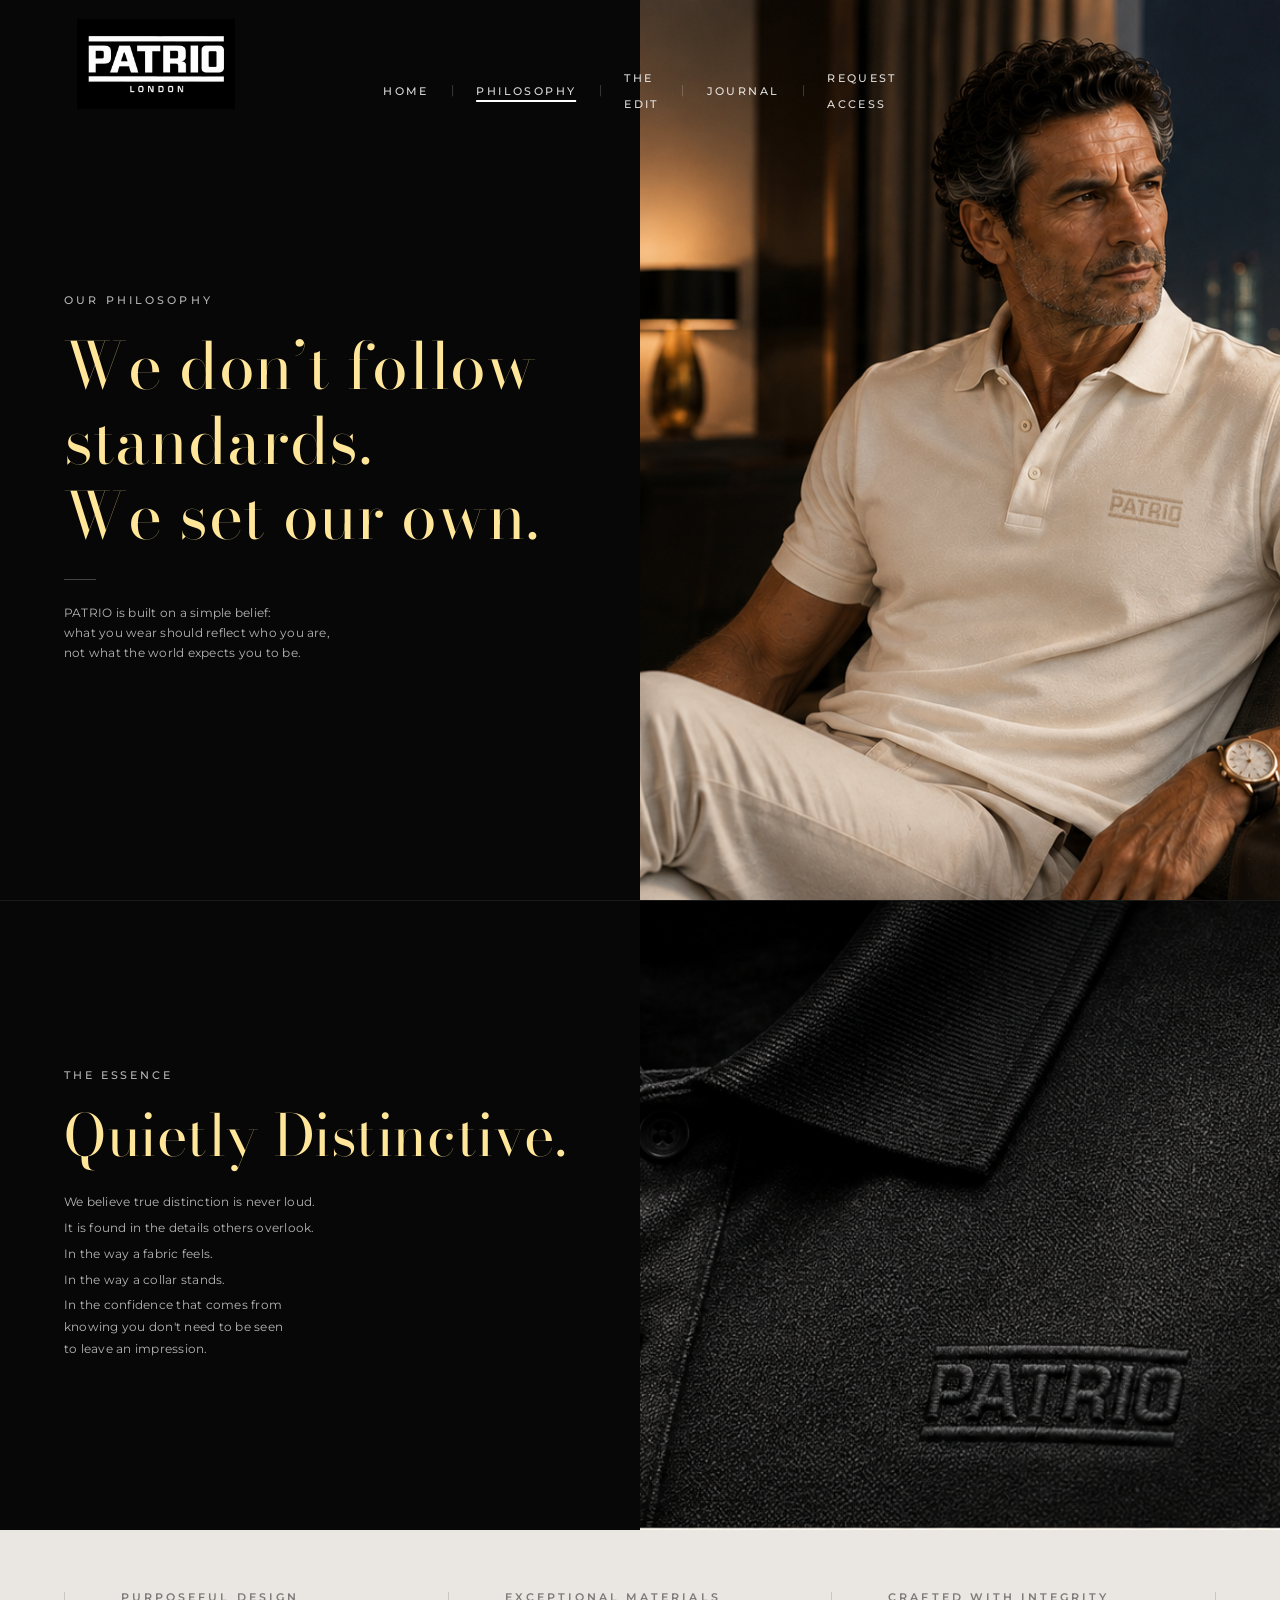
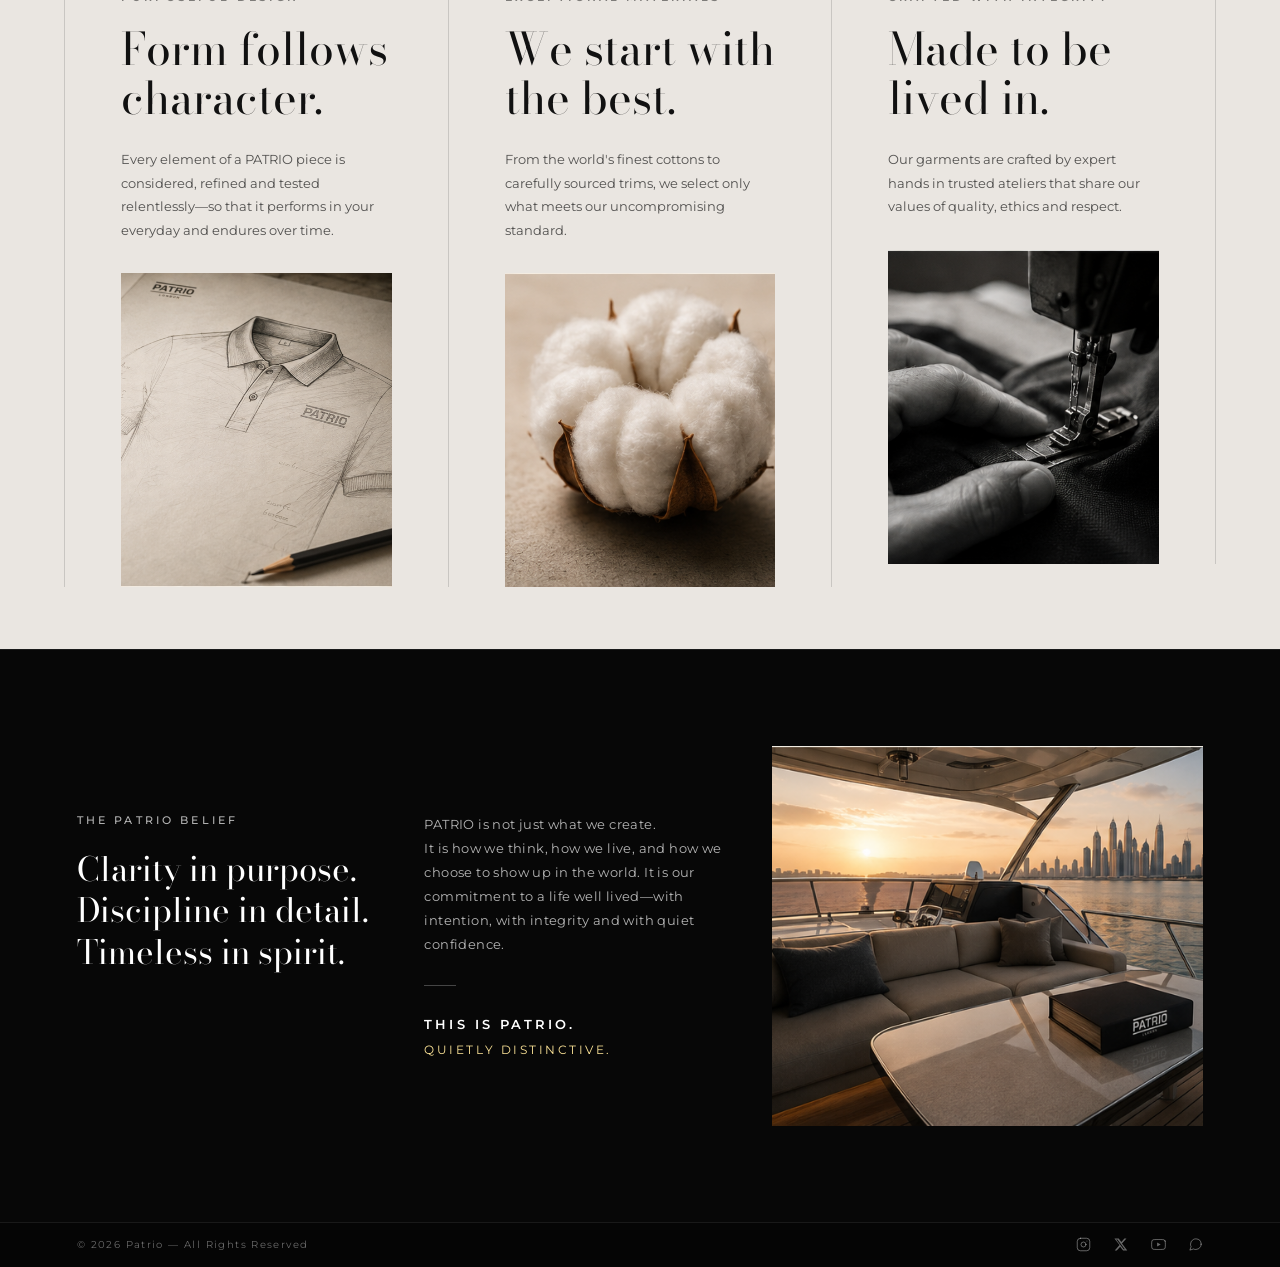
==== philosophy.html @ 66dae71a "Improved home page and added philosophy page" ====
<!DOCTYPE html>
<html lang="en">
<head>
  <meta charset="UTF-8">
  <meta name="viewport" content="width=device-width, initial-scale=1.0">
  <meta name="description" content="PATRIO Philosophy — Stand For Something. Distinction needs no announcement.">
  <title>PATRIO — Philosophy</title>

  <!-- Google Fonts: Bodoni Moda & Montserrat -->
  <link rel="preconnect" href="https://fonts.googleapis.com">
  <link rel="preconnect" href="https://fonts.gstatic.com" crossorigin>
  <link href="https://fonts.googleapis.com/css2?family=Bodoni+Moda:ital,opsz,wght@0,6..96,400..900;1,6..96,400..900&family=Montserrat:wght@300;400;500;600&display=swap" rel="stylesheet">

  <!-- Shared Stylesheet (footer & global components) -->
  <link rel="stylesheet" href="assets/css/style.css">
  <!-- Page-specific Stylesheet -->
  <link rel="stylesheet" href="assets/css/philosophy.css">
</head>
<body>

  <!-- =========================================================================
       1. HEADER / NAVIGATION (Existing Patrio System)
       ========================================================================= -->
  <header class="header">
    <!-- Left: Logo -->
    <a href="index.html" class="logo" aria-label="PATRIO Home">
      <img src="assets/images/patrio-logo.png" alt="PATRIO LONDON" class="logo-image">
    </a>

    <!-- Center/Right Navigation -->
    <nav class="nav-container">
      <ul class="nav-center">
        <li><a href="index.html" class="nav-link">HOME</a></li>
        <li class="nav-separator">|</li>
        <li><a href="philosophy.html" class="nav-link active">PHILOSOPHY</a></li>
        <li class="nav-separator">|</li>
        <li><a href="#edit" class="nav-link">THE EDIT</a></li>
        <li class="nav-separator">|</li>
        <li><a href="#journal" class="nav-link">JOURNAL</a></li>
        <li class="nav-separator">|</li>
        <li><a href="#access" class="nav-link">REQUEST ACCESS</a></li>
      </ul>
    </nav>
  </header>

  <main>
    <!-- =========================================================================
         2. PHILOSOPHY HERO (Split Layout)
         ========================================================================= -->
    <section class="section section-hero" id="philosophy-hero">
      <div class="hero-left">
        <span class="eyebrow">OUR PHILOSOPHY</span>
        <h1 class="hero-headline">
          <span>We don’t follow</span>
          <span>standards.</span>
          <span>We set our own.</span>
        </h1>
        <div class="divider"></div>
        <p class="hero-description">
          PATRIO is built on a simple belief:<br>
          what you wear should reflect who you are,<br>
          not what the world expects you to be.
        </p>
      </div>

      <div class="hero-right">
        <div class="image-wrapper hero-image-wrapper">
          <img src="assets/images/philo001.png" alt="Patrio Philosophy Hero" class="editorial-image">
        </div>
      </div>
    </section>

    <!-- =========================================================================
         3. THE ESSENCE (Split Section)
         ========================================================================= -->
    <section class="section section-essence" id="the-essence">
      <div class="essence-left">
        <span class="eyebrow">THE ESSENCE</span>
        <h2 class="essence-headline">Quietly Distinctive.</h2>
        <div class="essence-body">
          <p>We believe true distinction is never loud.</p>
          <p>It is found in the details others overlook.</p>
          <p>In the way a fabric feels.</p>
          <p>In the way a collar stands.</p>
          <p>In the confidence that comes from<br>knowing you don't need to be seen<br>to leave an impression.</p>
        </div>
      </div>

      <div class="essence-right">
        <div class="image-wrapper essence-image-wrapper">
          <img src="assets/images/01_black_polo_detail.png" alt="Patrio Craft Essence" class="editorial-image">
        </div>
      </div>
    </section>

    <!-- =========================================================================
         4. THREE PRINCIPLES (Three-Column Section)
         ========================================================================= -->
    <section class="section section-principles" id="three-principles">
      <div class="principles-grid">
        
        <!-- Column 1: Purposeful Design -->
        <div class="principle-column">
          <span class="principle-eyebrow">PURPOSEFUL DESIGN</span>
          <h3 class="principle-heading">Form follows<br>character.</h3>
          <p class="principle-text">
            Every element of a PATRIO piece is considered, refined and tested relentlessly—so that it performs in your everyday and endures over time.
          </p>
          <div class="principle-image-box">
            <img src="assets/images/02_patrio_shirt_sketch.png" alt="Purposeful Design Sketch" class="principle-image">
          </div>
        </div>

        <!-- Column 2: Exceptional Materials -->
        <div class="principle-column">
          <span class="principle-eyebrow">EXCEPTIONAL MATERIALS</span>
          <h3 class="principle-heading">We start with<br>the best.</h3>
          <p class="principle-text">
            From the world's finest cottons to carefully sourced trims, we select only what meets our uncompromising standard.
          </p>
          <div class="principle-image-box">
            <img src="assets/images/03_cotton_detail.png" alt="Exceptional Materials Cotton" class="principle-image">
          </div>
        </div>

        <!-- Column 3: Crafted With Integrity -->
        <div class="principle-column">
          <span class="principle-eyebrow">CRAFTED WITH INTEGRITY</span>
          <h3 class="principle-heading">Made to be<br>lived in.</h3>
          <p class="principle-text">
            Our garments are crafted by expert hands in trusted ateliers that share our values of quality, ethics and respect.
          </p>
          <div class="principle-image-box">
            <img src="assets/images/04_craftsmanship_sewing.png" alt="Crafted with Integrity Artisan" class="principle-image">
          </div>
        </div>

      </div>
    </section>

    <!-- =========================================================================
         5. THE PATRIO BELIEF (Editorial Statement Section)
         ========================================================================= -->
    <section class="section section-belief" id="the-belief">
      <div class="belief-content">
        <!-- Left Statement -->
        <div class="belief-left">
          <span class="eyebrow">THE PATRIO BELIEF</span>
          <h2 class="belief-headline">
            Clarity in purpose.<br>
            Discipline in detail.<br>
            Timeless in spirit.
          </h2>
        </div>

        <!-- Right Narrative & Signature -->
        <div class="belief-right">
          <p class="belief-narrative">
            PATRIO is not just what we create.<br>
            It is how we think, how we live, and how we choose to show up in the world. It is our commitment to a life well lived—with intention, with integrity and with quiet confidence.
          </p>
          
          <div class="belief-divider"></div>

          <div class="belief-signature">
            <span class="belief-brand">THIS IS PATRIO.</span>
            <span class="belief-sub">QUIETLY DISTINCTIVE.</span>
          </div>
        </div>
      </div>

      <!-- Right/Background Image Box -->
      <div class="belief-image-container">
        <img src="assets/images/patrio-philosophy-yacht.png" alt="The Patrio Setting" class="editorial-image">
      </div>
    </section>
  </main>

  <!-- =========================================================================
       6. FINAL FOOTER
       ========================================================================= -->
  <footer class="footer">
    <div class="footer-container">
      <!-- Left: Copyright -->
      <p class="footer-copy">&copy; 2026 Patrio &mdash; All Rights Reserved</p>

      <!-- Right: Social Icons -->
      <div class="footer-socials">
        <!-- Instagram -->
        <a href="#" class="footer-social-link" aria-label="Instagram">
          <svg xmlns="http://www.w3.org/2000/svg" viewBox="0 0 24 24" fill="none" stroke="currentColor" stroke-width="1.5" stroke-linecap="round" stroke-linejoin="round" class="footer-icon">
            <rect x="2" y="2" width="20" height="20" rx="5" ry="5"/>
            <circle cx="12" cy="12" r="4"/>
            <circle cx="17.5" cy="6.5" r="0.8" fill="currentColor" stroke="none"/>
          </svg>
        </a>
        <!-- X (Twitter) -->
        <a href="#" class="footer-social-link" aria-label="X">
          <svg xmlns="http://www.w3.org/2000/svg" viewBox="0 0 24 24" fill="currentColor" class="footer-icon">
            <path d="M18.244 2.25h3.308l-7.227 8.26 8.502 11.24H16.17l-4.714-6.231-5.401 6.231H2.745l7.73-8.835L2.25 2.25h6.865l4.259 5.635L18.244 2.25zm-1.161 17.52h1.833L7.084 4.126H5.117L17.083 19.77z"/>
          </svg>
        </a>
        <!-- YouTube -->
        <a href="#" class="footer-social-link" aria-label="YouTube">
          <svg xmlns="http://www.w3.org/2000/svg" viewBox="0 0 24 24" fill="none" stroke="currentColor" stroke-width="1.5" stroke-linecap="round" stroke-linejoin="round" class="footer-icon">
            <path d="M22.54 6.42a2.78 2.78 0 0 0-1.95-1.96C18.88 4 12 4 12 4s-6.88 0-8.59.46A2.78 2.78 0 0 0 1.46 6.42 29 29 0 0 0 1 12a29 29 0 0 0 .46 5.58 2.78 2.78 0 0 0 1.95 1.96C5.12 20 12 20 12 20s6.88 0 8.59-.46a2.78 2.78 0 0 0 1.96-1.96A29 29 0 0 0 23 12a29 29 0 0 0-.46-5.58z"/>
            <polygon points="9.75 15.02 15.5 12 9.75 8.98 9.75 15.02" fill="currentColor" stroke="none"/>
          </svg>
        </a>
        <!-- WhatsApp -->
        <a href="#" class="footer-social-link" aria-label="WhatsApp">
          <svg xmlns="http://www.w3.org/2000/svg" viewBox="0 0 24 24" fill="none" stroke="currentColor" stroke-width="1.5" stroke-linecap="round" stroke-linejoin="round" class="footer-icon">
            <path d="M21 11.5a8.38 8.38 0 0 1-.9 3.8 8.5 8.5 0 0 1-7.6 4.7 8.38 8.38 0 0 1-3.8-.9L3 21l1.9-5.7a8.38 8.38 0 0 1-.9-3.8 8.5 8.5 0 0 1 4.7-7.6 8.38 8.38 0 0 1 3.8-.9h.5a8.48 8.48 0 0 1 8 8v.5z"/>
          </svg>
        </a>
      </div>
    </div>
  </footer>

</body>
</html>
---- assets/css/style.css ----
/* ==========================================================================
   PATRIO HOMEPAGE — LUXURY STANDALONE CSS
   Dark Cinematic Editorial Aesthetic
   ========================================================================== */

/* Font Import: Bodoni Moda (Luxury Didone Serif) & Montserrat (Clean Sans-serif) */
@import url('https://fonts.googleapis.com/css2?family=Bodoni+Moda:ital,opsz,wght@0,6..96,400..900;1,6..96,400..900&family=Montserrat:wght@300;400;500;600&display=swap');

/* CSS Variables */
:root {
  --font-serif: 'Bodoni Moda', 'Didot', 'Bodoni MT', 'Cinzel', serif;
  --font-sans: 'Montserrat', -apple-system, BlinkMacSystemFont, 'Segoe UI', Roboto, sans-serif;
  
  --color-bg: #070707;
  --color-text-primary: #ffffff;
  --color-text-muted: rgba(255, 255, 255, 0.65);
  --color-text-subtle: rgba(255, 255, 255, 0.4);
  --color-border: rgba(255, 255, 255, 0.7);
  --color-border-hover: #ffffff;
  --color-gold: #FFE699;
  --color-gold-subtle: #FFE699;
  
  --transition-smooth: all 0.4s cubic-bezier(0.16, 1, 0.3, 1);
  --transition-fast: all 0.25s ease;
}

/* Reset & Base Styles */
*, *::before, *::after {
  box-sizing: border-box;
  margin: 0;
  padding: 0;
}

html {
  font-size: 16px;
  -webkit-font-smoothing: antialiased;
  -moz-osx-font-smoothing: grayscale;
  overflow: hidden;
  height: 100%;
}

body {
  background-color: var(--color-bg);
  color: var(--color-text-primary);
  font-family: var(--font-sans);
  line-height: 1.5;
  overflow: hidden;
  width: 100%;
  height: 100%;
  margin: 0;
  padding: 0;
}

/* ==========================================================================
   HERO CONTAINER — SINGLE SCREEN (100vh, no scroll)
   ========================================================================== */
.hero {
  position: relative;
  width: 100%;
  height: 100%;          /* fills body which is 100% of html which is 100% of viewport */
  display: flex;
  flex-direction: column;
  background-color: #070707;
  overflow: hidden;
}

/* Right-Side Hero Image Container (50/50 Visual Split) */
.hero-image-container {
  position: absolute;
  top: 0;
  right: 0;
  width: 52%;
  height: 100%;
  z-index: 1;
  overflow: hidden;
}

.hero-image {
  width: 100%;
  height: 100%;
  object-fit: cover;
  object-position: 85% top;
  display: block;
}

/* Seamless Left Blend Layer for Typography Clarity */
.hero::before {
  content: '';
  position: absolute;
  top: 0;
  left: 0;
  width: 55%;
  height: 100%;
  background: linear-gradient(
    90deg, 
    #070707 0%, 
    #070707 65%, 
    rgba(7, 7, 7, 0) 100%
  );
  pointer-events: none;
  z-index: 1;
}

/* ==========================================================================
   HEADER / NAVIGATION
   ========================================================================== */
.header {
  position: absolute;
  top: 0;
  left: 0;
  width: 100%;
  display: flex;
  align-items: center;
  justify-content: space-between;
  padding: 1.2rem 6% 1.2rem 6%;
  z-index: 10;
}

/* Logo */
.logo {
  display: inline-flex;
  align-items: center;
  text-decoration: none;
  transition: var(--transition-fast);
}

.logo-image {
  height: 105px;
  width: auto;
  display: block;
  object-fit: contain;
  transition: var(--transition-fast);
}

.logo:hover .logo-image {
  opacity: 0.85;
}

/* Main Navigation Links */
.nav-center {
  position: absolute;
  left: 50%;
  transform: translateX(-50%);
  display: flex;
  align-items: center;
  gap: 1.4rem;
  list-style: none;
}

.nav-link {
  position: relative;
  text-decoration: none;
  font-family: var(--font-sans);
  font-size: 0.68rem;
  font-weight: 500;
  letter-spacing: 0.22em;
  color: rgba(255, 255, 255, 0.85);
  text-transform: uppercase;
  padding-bottom: 4px;
  transition: var(--transition-fast);
}

.nav-link:hover {
  color: #ffffff;
}

/* Active indicator under HOME */
.nav-link.active::after {
  content: '';
  position: absolute;
  bottom: 0;
  left: 0;
  width: 100%;
  height: 1.5px;
  background-color: var(--color-text-primary);
}

.nav-separator {
  color: rgba(255, 255, 255, 0.35);
  font-weight: 300;
  font-size: 0.75rem;
  user-select: none;
}


/* ==========================================================================
   HERO CONTENT AREA (Left Side Placement)
   ========================================================================== */
.hero-content {
  position: relative;
  z-index: 2;
  flex: 1;                  /* grows to fill space between nav and footer */
  display: flex;
  flex-direction: column;
  justify-content: center;
  margin-left: 6%;
  padding-top: 4rem;        /* clear of the absolute nav bar */
  padding-bottom: 1rem;
  max-width: clamp(400px, 44vw, 700px);
}

.eyebrow {
  font-family: var(--font-sans);
  font-size: clamp(0.6rem, 0.85vw, 0.88rem);
  font-weight: 500;
  letter-spacing: 0.32em;
  color: rgba(255, 255, 255, 0.7);
  text-transform: uppercase;
  margin-bottom: clamp(0.8rem, 1.5vh, 1.4rem);
  display: block;
}

.main-heading {
  font-family: 'Bodoni Moda', var(--font-serif);
  font-optical-sizing: auto;
  font-size: clamp(3rem, 5.5vw, 7rem);
  font-weight: 400;
  line-height: 1.01;
  letter-spacing: 0.04em;
  color: #FFE699;
  text-transform: uppercase;
  margin-bottom: clamp(1rem, 2vh, 1.8rem);
}

.divider-line {
  width: 38px;
  height: 1px;
  background-color: rgba(255, 255, 255, 0.35);
  margin-bottom: clamp(0.8rem, 1.8vh, 1.8rem);
}

.tagline {
  font-family: var(--font-sans);
  font-size: clamp(0.6rem, 0.78vw, 0.82rem);
  font-weight: 400;
  letter-spacing: 0.24em;
  color: rgba(255, 255, 255, 0.85);
  text-transform: uppercase;
  margin-bottom: clamp(1.2rem, 2.5vh, 2.4rem);
}

/* CTA Button */
.cta-button {
  display: inline-block;
  text-decoration: none;
  font-family: var(--font-sans);
  font-size: clamp(0.6rem, 0.75vw, 0.78rem);
  font-weight: 500;
  letter-spacing: 0.25em;
  color: var(--color-text-primary);
  text-transform: uppercase;
  padding: 0.85rem 2.2rem;
  border: 1px solid var(--color-border);
  background: rgba(0, 0, 0, 0.25);
  backdrop-filter: blur(4px);
  transition: var(--transition-smooth);
  align-self: flex-start;
}

.cta-button:hover {
  background: rgba(255, 255, 255, 0.95);
  color: #070707;
  border-color: #ffffff;
  transform: translateY(-2px);
}

/* ==========================================================================
   BOTTOM STRIP / FOOTER — single canonical bar, shared across all pages
   ========================================================================== */
.footer {
  position: relative;
  z-index: 10;
  width: 100%;
  background-color: #050505;
  border-top: 1px solid rgba(255, 255, 255, 0.08);
  flex-shrink: 0;
}

.footer-container {
  display: flex;
  align-items: center;
  justify-content: space-between;
  padding: 0.9rem 6%;
  width: 100%;
  max-width: 1500px;
  margin: 0 auto;
}

/* Copyright — left side */
.footer-copy {
  font-family: 'Montserrat', -apple-system, BlinkMacSystemFont, sans-serif;
  font-size: 0.62rem;
  font-weight: 400;
  letter-spacing: 0.14em;
  color: rgba(255, 255, 255, 0.4);
  text-transform: none;
  margin: 0;
}

/* Social icons — right side */
.footer-socials {
  display: flex;
  align-items: center;
  gap: 1.4rem;
}

/* Individual icon links */
.footer-social-link {
  display: inline-flex;
  align-items: center;
  justify-content: center;
  color: rgba(255, 255, 255, 0.4);
  text-decoration: none;
  transition: color 0.22s ease;
  line-height: 1;
}

.footer-social-link:hover {
  color: rgba(255, 255, 255, 0.9);
}

/* Icon sizing */
.footer-icon {
  width: 15px;
  height: 15px;
  display: block;
}

/* ==========================================================================
   ENTRANCE ANIMATIONS & ACCESSIBILITY
   ========================================================================== */
.fade-in-up {
  opacity: 0;
  transform: translateY(18px);
  animation: fadeInUp 1.1s cubic-bezier(0.16, 1, 0.3, 1) forwards;
}

.delay-1 { animation-delay: 0.15s; }
.delay-2 { animation-delay: 0.3s; }
.delay-3 { animation-delay: 0.45s; }
.delay-4 { animation-delay: 0.6s; }
.delay-5 { animation-delay: 0.75s; }

@keyframes fadeInUp {
  to {
    opacity: 1;
    transform: translateY(0);
  }
}

/* Respect user preference for reduced motion */
@media (prefers-reduced-motion: reduce) {
  .fade-in-up {
    animation: none;
    opacity: 1;
    transform: none;
  }
  .scroll-line::after {
    animation: none;
  }
}

/* ==========================================================================
   RESPONSIVE — Single-screen at every breakpoint
   ========================================================================== */

/* Large Desktop (1440px+) */
@media (min-width: 1440px) {
  .hero-content {
    max-width: clamp(520px, 42vw, 720px);
  }
}

/* Medium Desktop / Laptops */
@media (max-width: 1200px) {
  .nav-center {
    gap: 1rem;
  }
  .hero-content {
    max-width: clamp(380px, 44vw, 560px);
  }
}

/* Small Laptops / Large Tablets (landscape) */
@media (max-width: 900px) {
  .logo-image {
    height: 80px;
  }
  .nav-center {
    gap: 0.8rem;
  }
  .nav-link {
    font-size: 0.6rem;
    letter-spacing: 0.16em;
  }
  .hero-content {
    max-width: clamp(320px, 55vw, 480px);
    padding-top: 3.5rem;
  }
  .footer-container {
    padding: 0.7rem 5%;
  }
}

/* Tablets portrait */
@media (max-width: 768px) {
  .header {
    padding: 1rem 5%;
  }
  .logo-image {
    height: 68px;
  }
  .nav-center {
    gap: 0.65rem;
  }
  .nav-link {
    font-size: 0.55rem;
    letter-spacing: 0.14em;
  }
  .nav-separator {
    font-size: 0.6rem;
  }
  .hero-image-container {
    width: 55%;
  }
  .hero-content {
    max-width: clamp(280px, 50vw, 420px);
    padding-top: 3rem;
  }
  .footer-container {
    padding: 0.65rem 5%;
  }
}

/* Mobile Devices */
@media (max-width: 640px) {
  .hero-image-container {
    width: 100%;
  }

  .hero-image {
    object-position: 80% center;
  }

  .hero::before {
    width: 100%;
    background: linear-gradient(
      180deg,
      rgba(7, 7, 7, 0.72) 0%,
      rgba(7, 7, 7, 0.45) 40%,
      rgba(7, 7, 7, 0.88) 100%
    );
  }

  .header {
    padding: 0.85rem 5%;
  }

  .logo-image {
    height: 54px;
  }

  .nav-center {
    gap: 0.5rem;
  }

  .nav-link {
    font-size: 0.5rem;
    letter-spacing: 0.12em;
  }

  .nav-separator {
    font-size: 0.5rem;
  }

  .hero-content {
    margin-left: 5%;
    margin-right: 5%;
    max-width: 100%;
    padding-top: 3rem;
    padding-bottom: 0.5rem;
  }

  .main-heading {
    font-size: clamp(2rem, 10vw, 3rem);
  }

  .footer-container {
    padding: 0.6rem 5%;
    flex-direction: row;  /* keep left/right even on mobile */
  }

  .footer-copy {
    font-size: 0.48rem;
    letter-spacing: 0.1em;
  }

  .footer-socials {
    gap: 0.8rem;
  }

  .footer-icon {
    width: 12px;
    height: 12px;
  }
}
---- assets/css/philosophy.css ----
/* ==========================================================================
   PATRIO PHILOSOPHY PAGE — STRUCTURAL FRAMEWORK
   Editorial, Dark Cinematic & High-Contrast Luxury
   ========================================================================== */

/* Google Font Import: Bodoni Moda (Editorial Didone Serif) & Montserrat (Sans-serif) */
@import url('https://fonts.googleapis.com/css2?family=Bodoni+Moda:ital,opsz,wght@0,6..96,400..900;1,6..96,400..900&family=Montserrat:wght@300;400;500;600&display=swap');

/* CSS Variables */
:root {
  --font-serif: 'Bodoni Moda', 'Didot', 'Bodoni MT', 'Cinzel', serif;
  --font-sans: 'Montserrat', -apple-system, BlinkMacSystemFont, 'Segoe UI', Roboto, sans-serif;

  /* Colors */
  --color-bg-dark: #070707;
  --color-bg-light: #eae6e1;
  --color-text-light: #ffffff;
  --color-text-dark: #111111;
  --color-text-muted: rgba(255, 255, 255, 0.7);
  --color-text-subtle: rgba(255, 255, 255, 0.45);
  --color-gold: #FFE699;
  
  --spacing-container: 6%;
}

/* Reset & Base */
*, *::before, *::after {
  box-sizing: border-box;
  margin: 0;
  padding: 0;
}

html {
  font-size: 16px;
  -webkit-font-smoothing: antialiased;
  -moz-osx-font-smoothing: grayscale;
  scroll-behavior: smooth;
  background-color: var(--color-bg-dark);
  overflow: auto;
  height: auto;
}

body {
  background-color: var(--color-bg-dark);
  color: var(--color-text-light);
  font-family: var(--font-sans);
  line-height: 1.6;
  overflow-x: hidden;
  overflow-y: auto;
  width: 100%;
  height: auto;
}

/* ==========================================================================
   1. HEADER & NAVIGATION (Matching Patrio System)
   ========================================================================== */
.header {
  position: absolute;
  top: 0;
  left: 0;
  width: 100%;
  display: flex;
  align-items: center;
  justify-content: space-between;
  padding: 1.2rem var(--spacing-container);
  z-index: 100;
  background: transparent;
}

.logo {
  display: inline-flex;
  align-items: center;
  text-decoration: none;
}

.logo-image {
  height: 90px;
  width: auto;
  display: block;
  object-fit: contain;
}

.nav-container {
  position: absolute;
  left: 50%;
  transform: translateX(-50%);
}

.nav-center {
  display: flex;
  align-items: center;
  gap: 1.4rem;
  list-style: none;
}

.nav-link {
  position: relative;
  text-decoration: none;
  font-family: var(--font-sans);
  font-size: 0.68rem;
  font-weight: 500;
  letter-spacing: 0.22em;
  color: rgba(255, 255, 255, 0.85);
  text-transform: uppercase;
  padding-bottom: 4px;
  transition: color 0.25s ease;
}

.nav-link:hover {
  color: #ffffff;
}

.nav-link.active::after {
  content: '';
  position: absolute;
  bottom: 0;
  left: 0;
  width: 100%;
  height: 1.5px;
  background-color: var(--color-text-light);
}

.nav-separator {
  color: rgba(255, 255, 255, 0.35);
  font-weight: 300;
  font-size: 0.75rem;
  user-select: none;
}

/* Generic Section Layout */
.section {
  position: relative;
  width: 100%;
}

/* Eyebrows & Dividers */
.eyebrow {
  font-family: var(--font-sans);
  font-size: 0.7rem;
  font-weight: 500;
  letter-spacing: 0.28em;
  color: var(--color-text-muted);
  text-transform: uppercase;
  display: block;
  margin-bottom: 1.2rem;
}

.divider {
  width: 32px;
  height: 1px;
  background-color: rgba(255, 255, 255, 0.25);
  margin: 1.4rem 0;
}

.editorial-image {
  width: 100%;
  height: 100%;
  object-fit: cover;
  display: block;
}

/* ==========================================================================
   2. PHILOSOPHY HERO (Split Screen - 100vh)
   ========================================================================== */
.section-hero {
  height: 100vh;
  min-height: 600px;
  width: 100%;
  display: grid;
  grid-template-columns: 50% 50%;
  gap: 0;
  align-items: stretch;
  background-color: var(--color-bg-dark);
}

.hero-left {
  height: 100%;
  padding: 8rem 5% 4.5rem 10%;
  max-width: 100%;
  width: 100%;
  display: flex;
  flex-direction: column;
  justify-content: center;
}

.hero-headline {
  font-family: 'Bodoni Moda', var(--font-serif);
  font-optical-sizing: auto;
  font-size: clamp(3.6rem, 5.04vw, 5.22rem);
  font-weight: 400;
  line-height: 1.16;
  letter-spacing: 0.01em;
  color: var(--color-gold);
  text-transform: none;
  margin-bottom: 0.2rem;
  width: 100%;
}

.hero-headline span {
  display: block;
  white-space: nowrap;
}

.hero-description {
  font-family: var(--font-sans);
  font-size: clamp(0.76rem, 0.85vw, 0.84rem);
  line-height: 1.68;
  letter-spacing: 0.02em;
  color: var(--color-text-muted);
  max-width: 340px;
}

.hero-right {
  height: 100%;
  width: 100%;
  overflow: hidden;
}

.hero-image-wrapper {
  height: 100%;
  width: 100%;
}

.hero-image-wrapper .editorial-image {
  width: 100%;
  height: 100%;
  object-fit: cover;
  object-position: center 15%;
  display: block;
}

/* ==========================================================================
   3. THE ESSENCE (Split Section - Strict 50/50)
   ========================================================================== */
.section-essence {
  height: clamp(560px, 70vh, 660px);
  min-height: 540px;
  width: 100%;
  display: grid;
  grid-template-columns: 50% 50%;
  gap: 0;
  align-items: stretch;
  background-color: var(--color-bg-dark);
  border-top: 1px solid rgba(255, 255, 255, 0.08);
}

.essence-left {
  height: 100%;
  width: 100%;
  max-width: 100%;
  padding: 4.5rem 6% 4.5rem 10%;
  display: flex;
  flex-direction: column;
  justify-content: center;
}

.essence-left .eyebrow {
  font-size: clamp(0.7rem, 0.8vw, 0.78rem);
  letter-spacing: 0.26em;
  margin-bottom: 1.1rem;
}

.essence-headline {
  font-family: 'Bodoni Moda', var(--font-serif);
  font-optical-sizing: auto;
  font-size: clamp(3.2rem, 4.5vw, 4.6rem);
  font-weight: 400;
  line-height: 1.12;
  color: var(--color-gold);
  margin-bottom: 1.5rem;
  letter-spacing: 0.01em;
}

.essence-body p {
  font-family: var(--font-sans);
  font-size: clamp(0.78rem, 0.9vw, 0.86rem);
  line-height: 1.75;
  letter-spacing: 0.02em;
  color: var(--color-text-muted);
  margin-bottom: 0.25rem;
  max-width: 460px;
}

.essence-right {
  height: 100%;
  width: 100%;
  overflow: hidden;
}

.essence-image-wrapper {
  height: 100%;
  width: 100%;
}

.essence-image-wrapper .editorial-image {
  width: 100%;
  height: 100%;
  object-fit: cover;
  object-position: center center;
  display: block;
}

/* ==========================================================================
   4. THREE PRINCIPLES (Three-Column Editorial Section)
   ========================================================================== */
.section-principles {
  background-color: var(--color-bg-light);
  color: var(--color-text-dark);
  padding: 3.85rem 5%;   /* was 5.5rem → ×0.7 */
  width: 100%;
}

.principles-grid {
  display: grid;
  grid-template-columns: repeat(3, 1fr);
  gap: 0;
  width: 100%;
  max-width: 1500px;
  margin: 0 auto;
  /* Align every row band (eyebrow / heading / text / image) across columns */
  align-items: start;
}

/* Vertical dividers: left border on grid, right border on each column */
.principles-grid {
  border-left: 1px solid rgba(17, 17, 17, 0.15);
}

.principle-column {
  display: flex;
  flex-direction: column;
  padding: 0 3.5rem;
  border-right: 1px solid rgba(17, 17, 17, 0.15);
  /* Make each column a subgrid so rows align pixel-perfectly */
  display: grid;
  grid-template-rows: auto auto auto 1fr;
}

/* ── Row 1: Category label ─────────────────────────────────────── */
.principle-eyebrow {
  font-family: var(--font-sans);
  font-size: 0.68rem;
  font-weight: 600;
  letter-spacing: 0.28em;
  color: rgba(17, 17, 17, 0.5);
  text-transform: uppercase;
  line-height: 1;
  display: block;
  padding-bottom: 1.4rem;   /* was 2rem → ×0.7 */
}

/* ── Row 2: Large heading (two lines) ──────────────────────────── */
.principle-heading {
  font-family: 'Bodoni Moda', var(--font-serif);
  font-optical-sizing: auto;
  font-size: clamp(2.6rem, 3.5vw, 4rem);
  font-weight: 400;
  line-height: 1.1;
  color: #111111;
  display: block;
  padding-bottom: 1.54rem;   /* was 2.2rem → ×0.7 */
}

/* ── Row 3: Body paragraph ─────────────────────────────────────── */
.principle-text {
  font-family: var(--font-sans);
  font-size: clamp(0.84rem, 0.95vw, 0.95rem);
  line-height: 1.75;
  color: rgba(17, 17, 17, 0.7);
  display: block;
  padding-bottom: 1.96rem;   /* was 2.8rem → ×0.7 */
}

/* ── Row 4: Image — fills remaining height ─────────────────────── */
.principle-image-box {
  width: 100%;
  height: clamp(210px, 24.5vw, 336px);   /* was clamp(300px, 35vw, 480px) → ×0.7 */
  overflow: hidden;
  display: block;
  align-self: end;
}

.principle-image {
  width: 100%;
  height: 100%;
  object-fit: cover;
  object-position: center center;
  display: block;
}

/* ==========================================================================
   5. THE PATRIO BELIEF (Editorial Statement Section)
   ========================================================================== */
.section-belief {
  background-color: var(--color-bg-dark);
  color: var(--color-text-light);
  padding: 6rem var(--spacing-container);
  display: grid;
  grid-template-columns: 1.2fr 0.8fr;
  gap: 3rem;
  align-items: center;
  border-top: 1px solid rgba(255, 255, 255, 0.08);
}

.belief-content {
  display: grid;
  grid-template-columns: 1fr 1fr;
  gap: 3rem;
}

.belief-left {
  display: flex;
  flex-direction: column;
}

.belief-headline {
  font-family: var(--font-serif);
  font-optical-sizing: auto;
  font-size: clamp(1.8rem, 2.6vw, 3rem);
  font-weight: 400;
  line-height: 1.25;
  color: #ffffff;
}

.belief-right {
  display: flex;
  flex-direction: column;
  justify-content: space-between;
}

.belief-narrative {
  font-family: var(--font-sans);
  font-size: 0.84rem;
  line-height: 1.8;
  letter-spacing: 0.03em;
  color: var(--color-text-muted);
}

.belief-divider {
  width: 32px;
  height: 1px;
  background-color: rgba(255, 255, 255, 0.25);
  margin: 1.8rem 0;
}

.belief-signature {
  display: flex;
  flex-direction: column;
  gap: 0.35rem;
}

.belief-brand {
  font-family: var(--font-sans);
  font-size: 0.8rem;
  font-weight: 600;
  letter-spacing: 0.24em;
  color: #ffffff;
}

.belief-sub {
  font-family: var(--font-sans);
  font-size: 0.72rem;
  font-weight: 400;
  letter-spacing: 0.22em;
  color: var(--color-gold);
}

.belief-image-container {
  width: 100%;
  height: 100%;
  min-height: 380px;
}

/* ==========================================================================
   6. FOOTER — styles shared via style.css (do not duplicate here)
   ========================================================================== */

/* ==========================================================================
   RESPONSIVE STACKING
   ========================================================================== */
@media (max-width: 1024px) {
  .section-hero {
    grid-template-columns: 1fr;
    height: auto;
    min-height: auto;
  }
  .hero-left {
    height: auto;
    padding: 6.5rem var(--spacing-container) 2.5rem;
    max-width: 100%;
  }
  .hero-image-wrapper {
    min-height: 380px;
    height: 380px;
  }
  .section-essence {
    grid-template-columns: 1fr;
    height: auto;
    min-height: auto;
  }
  .essence-left {
    height: auto;
    padding: 3rem var(--spacing-container) 2rem;
    max-width: 100%;
  }
  .essence-image-wrapper {
    min-height: 320px;
    height: 320px;
  }
  .principles-grid {
    grid-template-columns: 1fr;
    border-left: none;
  }
  .principle-column {
    /* Override subgrid back to flex for stacked mobile */
    display: flex;
    flex-direction: column;
    padding: 3rem 0;
    border-right: none;
    border-top: 1px solid rgba(17, 17, 17, 0.12);
  }
  .principle-column:first-child {
    padding-top: 0;
    border-top: none;
  }
  .principle-eyebrow {
    padding-bottom: 1.2rem;
  }
  .principle-heading {
    padding-bottom: 1.4rem;
  }
  .principle-text {
    padding-bottom: 2rem;
  }
  .principle-image-box {
    height: clamp(220px, 55vw, 360px);
  }
  .section-belief {
    grid-template-columns: 1fr;
    padding: 4rem var(--spacing-container);
  }
  .belief-content {
    grid-template-columns: 1fr;
    gap: 2rem;
  }
}

@media (max-width: 640px) {
  .header {
    padding: 1rem 5%;
  }
  .logo-image {
    height: 55px;
  }
  .nav-center {
    gap: 0.6rem;
  }
  .nav-link {
    font-size: 0.52rem;
    letter-spacing: 0.12em;
  }
  .nav-separator {
    font-size: 0.52rem;
  }
  .hero-headline {
    font-size: 32px;
  }
  .essence-headline {
    font-size: clamp(2.2rem, 9vw, 3rem);
  }
}
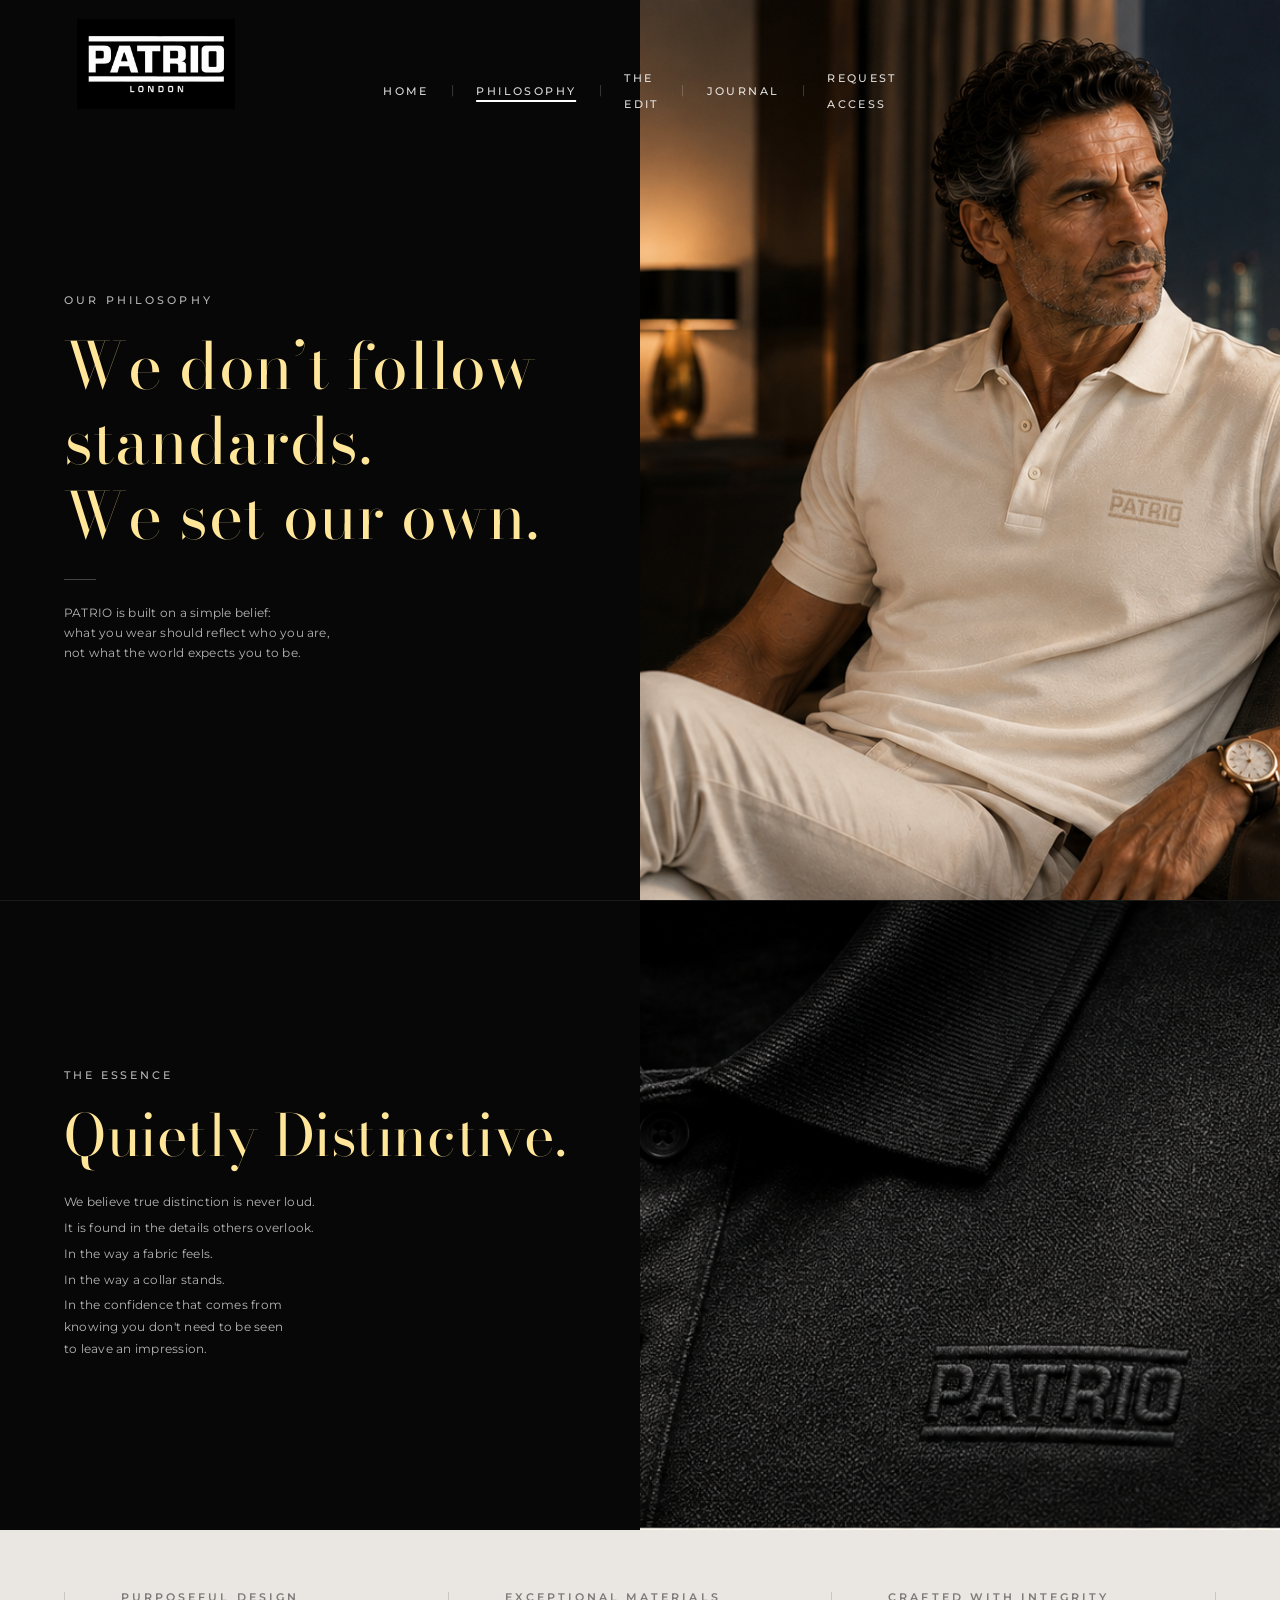
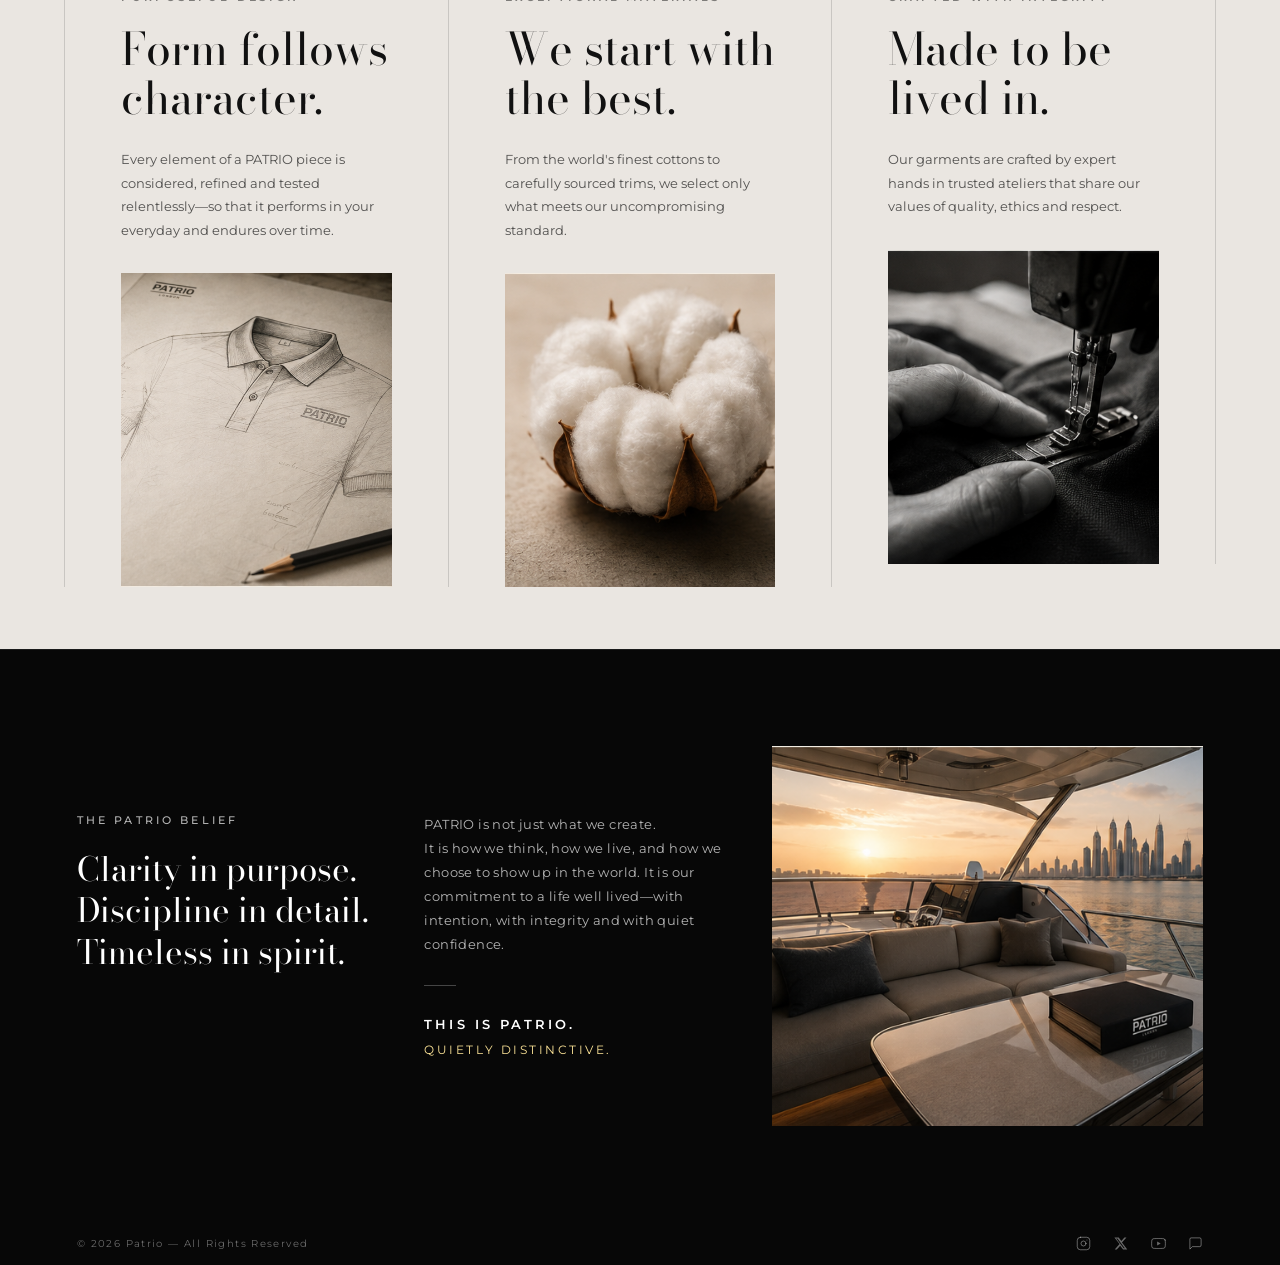
==== commit 3a251343: "Footer updated" ====
--- a/philosophy.html
+++ b/philosophy.html
@@ -207,10 +207,10 @@
             <polygon points="9.75 15.02 15.5 12 9.75 8.98 9.75 15.02" fill="currentColor" stroke="none"/>
           </svg>
         </a>
-        <!-- WhatsApp -->
-        <a href="#" class="footer-social-link" aria-label="WhatsApp">
+        <!-- Chat / Message -->
+        <a href="#" class="footer-social-link" aria-label="Message">
           <svg xmlns="http://www.w3.org/2000/svg" viewBox="0 0 24 24" fill="none" stroke="currentColor" stroke-width="1.5" stroke-linecap="round" stroke-linejoin="round" class="footer-icon">
-            <path d="M21 11.5a8.38 8.38 0 0 1-.9 3.8 8.5 8.5 0 0 1-7.6 4.7 8.38 8.38 0 0 1-3.8-.9L3 21l1.9-5.7a8.38 8.38 0 0 1-.9-3.8 8.5 8.5 0 0 1 4.7-7.6 8.38 8.38 0 0 1 3.8-.9h.5a8.48 8.48 0 0 1 8 8v.5z"/>
+            <path d="M21 15a2 2 0 0 1-2 2H7l-4 4V5a2 2 0 0 1 2-2h14a2 2 0 0 1 2 2z"/>
           </svg>
         </a>
       </div>
--- a/assets/css/style.css
+++ b/assets/css/style.css
@@ -49,6 +49,8 @@
   height: 100%;
   margin: 0;
   padding: 0;
+  display: flex;
+  flex-direction: column;
 }
 
 /* ==========================================================================
@@ -57,7 +59,7 @@
 .hero {
   position: relative;
   width: 100%;
-  height: 100%;          /* fills body which is 100% of html which is 100% of viewport */
+  flex: 1;               /* fills available space above footer */
   display: flex;
   flex-direction: column;
   background-color: #070707;
@@ -266,13 +268,14 @@
 
 /* ==========================================================================
    BOTTOM STRIP / FOOTER — single canonical bar, shared across all pages
+   Minimal, seamless, natural document flow. No top border.
    ========================================================================== */
 .footer {
   position: relative;
   z-index: 10;
   width: 100%;
-  background-color: #050505;
-  border-top: 1px solid rgba(255, 255, 255, 0.08);
+  background-color: #070707;
+  border-top: none;
   flex-shrink: 0;
 }
 
@@ -282,7 +285,6 @@
   justify-content: space-between;
   padding: 0.9rem 6%;
   width: 100%;
-  max-width: 1500px;
   margin: 0 auto;
 }
 
@@ -295,6 +297,7 @@
   color: rgba(255, 255, 255, 0.4);
   text-transform: none;
   margin: 0;
+  line-height: 1;
 }
 
 /* Social icons — right side */
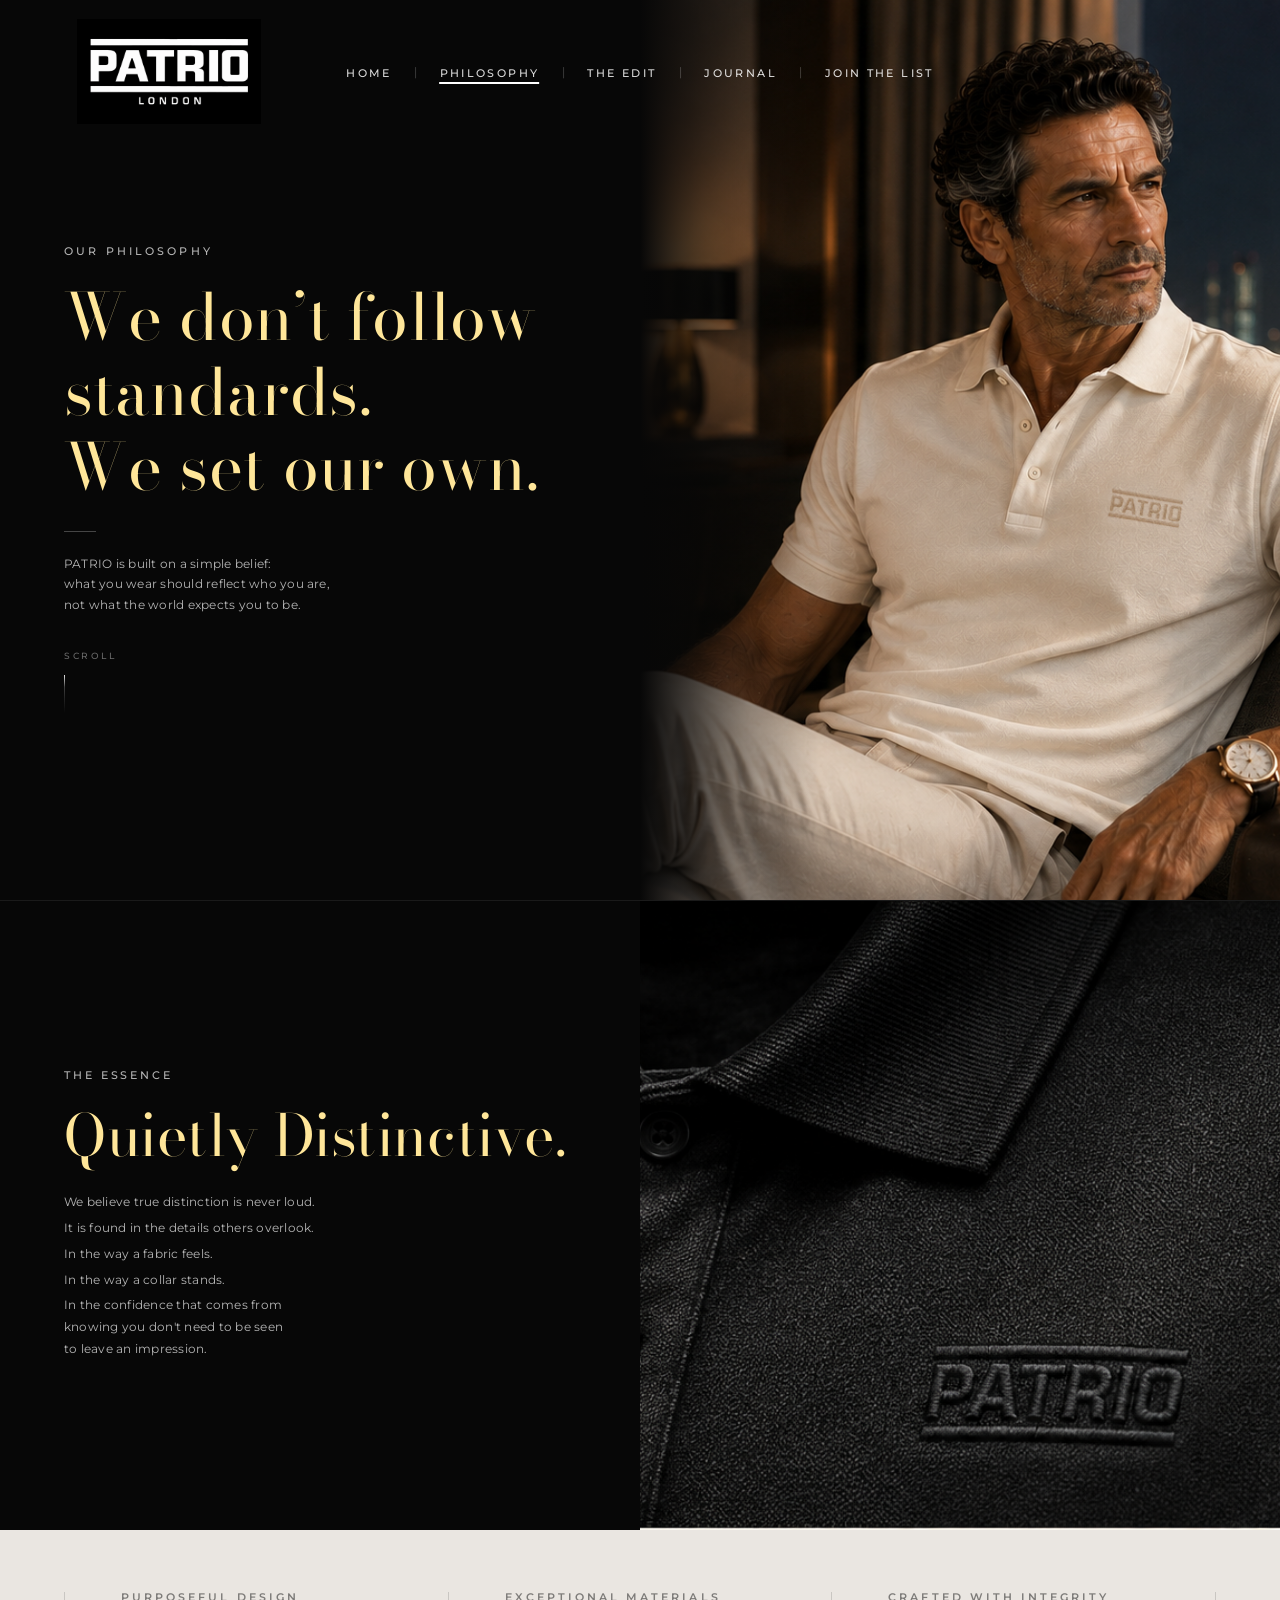
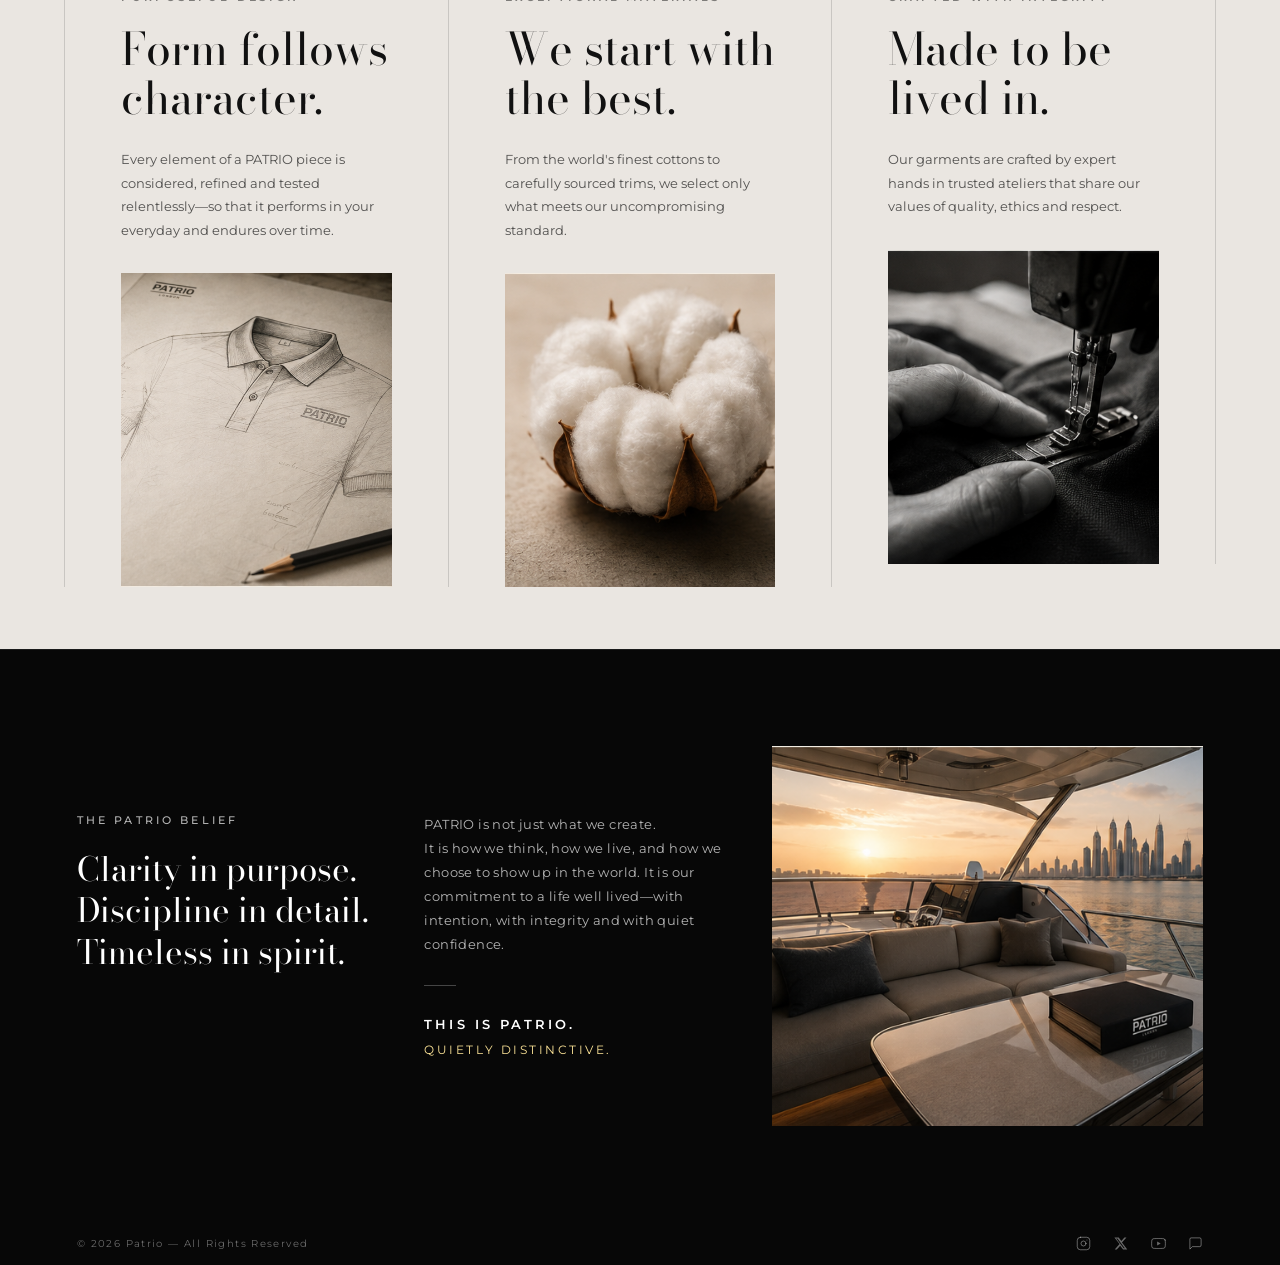
==== commit 91d34ef3: "Refined philosophy page layout and transitions" ====
--- a/philosophy.html
+++ b/philosophy.html
@@ -18,30 +18,26 @@
 </head>
 <body>
 
-  <!-- =========================================================================
-       1. HEADER / NAVIGATION (Existing Patrio System)
-       ========================================================================= -->
-  <header class="header">
+  <!-- Top Header / Navigation -->
+  <nav class="header fade-in-up delay-1">
     <!-- Left: Logo -->
     <a href="index.html" class="logo" aria-label="PATRIO Home">
-      <img src="assets/images/patrio-logo.png" alt="PATRIO LONDON" class="logo-image">
+      <img src="assets/images/patrio-logo.png" alt="PATRIO" class="logo-image">
     </a>
 
     <!-- Center/Right Navigation -->
-    <nav class="nav-container">
-      <ul class="nav-center">
-        <li><a href="index.html" class="nav-link">HOME</a></li>
-        <li class="nav-separator">|</li>
-        <li><a href="philosophy.html" class="nav-link active">PHILOSOPHY</a></li>
-        <li class="nav-separator">|</li>
-        <li><a href="#edit" class="nav-link">THE EDIT</a></li>
-        <li class="nav-separator">|</li>
-        <li><a href="#journal" class="nav-link">JOURNAL</a></li>
-        <li class="nav-separator">|</li>
-        <li><a href="#access" class="nav-link">REQUEST ACCESS</a></li>
-      </ul>
-    </nav>
-  </header>
+    <ul class="nav-center">
+      <li><a href="index.html" class="nav-link">HOME</a></li>
+      <li class="nav-separator">|</li>
+      <li><a href="philosophy.html" class="nav-link active">PHILOSOPHY</a></li>
+      <li class="nav-separator">|</li>
+      <li><a href="index.html#edit" class="nav-link">THE EDIT</a></li>
+      <li class="nav-separator">|</li>
+      <li><a href="index.html#journal" class="nav-link">JOURNAL</a></li>
+      <li class="nav-separator">|</li>
+      <li><a href="index.html#join" class="nav-link">JOIN THE LIST</a></li>
+    </ul>
+  </nav>
 
   <main>
     <!-- =========================================================================
@@ -61,6 +57,12 @@
           what you wear should reflect who you are,<br>
           not what the world expects you to be.
         </p>
+
+        <!-- Subtle Editorial Scroll Cue -->
+        <div class="hero-scroll-cue" aria-hidden="true">
+          <span class="scroll-cue-text">SCROLL</span>
+          <div class="scroll-cue-line"></div>
+        </div>
       </div>
 
       <div class="hero-right">
--- a/assets/css/philosophy.css
+++ b/assets/css/philosophy.css
@@ -52,80 +52,9 @@
 }
 
 /* ==========================================================================
-   1. HEADER & NAVIGATION (Matching Patrio System)
-   ========================================================================== */
-.header {
-  position: absolute;
-  top: 0;
-  left: 0;
-  width: 100%;
-  display: flex;
-  align-items: center;
-  justify-content: space-between;
-  padding: 1.2rem var(--spacing-container);
-  z-index: 100;
-  background: transparent;
-}
-
-.logo {
-  display: inline-flex;
-  align-items: center;
-  text-decoration: none;
-}
-
-.logo-image {
-  height: 90px;
-  width: auto;
-  display: block;
-  object-fit: contain;
-}
-
-.nav-container {
-  position: absolute;
-  left: 50%;
-  transform: translateX(-50%);
-}
-
-.nav-center {
-  display: flex;
-  align-items: center;
-  gap: 1.4rem;
-  list-style: none;
-}
-
-.nav-link {
-  position: relative;
-  text-decoration: none;
-  font-family: var(--font-sans);
-  font-size: 0.68rem;
-  font-weight: 500;
-  letter-spacing: 0.22em;
-  color: rgba(255, 255, 255, 0.85);
-  text-transform: uppercase;
-  padding-bottom: 4px;
-  transition: color 0.25s ease;
-}
-
-.nav-link:hover {
-  color: #ffffff;
-}
-
-.nav-link.active::after {
-  content: '';
-  position: absolute;
-  bottom: 0;
-  left: 0;
-  width: 100%;
-  height: 1.5px;
-  background-color: var(--color-text-light);
-}
-
-.nav-separator {
-  color: rgba(255, 255, 255, 0.35);
-  font-weight: 300;
-  font-size: 0.75rem;
-  user-select: none;
-}
+   1. PAGE-SPECIFIC BASE STYLES
+   (Header & Footer styles are shared globally via style.css)
+   ========================================================================== */
 
 /* Generic Section Layout */
 .section {
@@ -210,15 +139,112 @@
   max-width: 340px;
 }
 
+/* ==========================================================================
+   Subtle Editorial Scroll Cue
+   ========================================================================== */
+.hero-scroll-cue {
+  display: flex;
+  flex-direction: column;
+  align-items: flex-start;
+  margin-top: clamp(2rem, 3.8vh, 3.2rem);
+  user-select: none;
+  pointer-events: none;
+}
+
+.scroll-cue-text {
+  font-family: var(--font-sans);
+  font-size: 0.58rem;
+  font-weight: 500;
+  letter-spacing: 0.28em;
+  color: rgba(255, 255, 255, 0.4);
+  text-transform: uppercase;
+  margin-bottom: 0.65rem;
+}
+
+.scroll-cue-line {
+  position: relative;
+  width: 1px;
+  height: 38px;
+  background: linear-gradient(
+    180deg,
+    rgba(255, 255, 255, 0.35) 0%,
+    rgba(255, 255, 255, 0.12) 60%,
+    rgba(255, 255, 255, 0) 100%
+  );
+  overflow: hidden;
+}
+
+.scroll-cue-line::after {
+  content: '';
+  position: absolute;
+  top: 0;
+  left: 0;
+  width: 100%;
+  height: 12px;
+  background: linear-gradient(
+    180deg,
+    rgba(255, 255, 255, 0.8) 0%,
+    rgba(255, 255, 255, 0) 100%
+  );
+  animation: scrollLineDrop 2.6s cubic-bezier(0.4, 0, 0.2, 1) infinite;
+}
+
+@keyframes scrollLineDrop {
+  0% {
+    transform: translateY(-100%);
+    opacity: 0;
+  }
+  20% {
+    opacity: 0.9;
+  }
+  75% {
+    opacity: 0.6;
+  }
+  100% {
+    transform: translateY(38px);
+    opacity: 0;
+  }
+}
+
+/* Respect reduced motion preferences */
+@media (prefers-reduced-motion: reduce) {
+  .scroll-cue-line::after {
+    animation: none;
+    opacity: 0.4;
+    transform: none;
+  }
+}
+
 .hero-right {
   height: 100%;
   width: 100%;
   overflow: hidden;
+  position: relative;
 }
 
 .hero-image-wrapper {
-  height: 100%;
-  width: 100%;
+  position: relative;
+  height: 100%;
+  width: 100%;
+}
+
+/* Subtle editorial tonal blend from left edge of image into black background */
+.hero-image-wrapper::before {
+  content: '';
+  position: absolute;
+  top: 0;
+  left: 0;
+  width: 28%;
+  height: 100%;
+  background: linear-gradient(
+    90deg,
+    #070707 0%,
+    rgba(7, 7, 7, 0.72) 28%,
+    rgba(7, 7, 7, 0.32) 62%,
+    rgba(7, 7, 7, 0) 100%
+  );
+  pointer-events: none;
+  z-index: 2;
 }
 
 .hero-image-wrapper .editorial-image {
@@ -493,6 +519,16 @@
     min-height: 380px;
     height: 380px;
   }
+  .hero-image-wrapper::before {
+    width: 100%;
+    height: 35%;
+    background: linear-gradient(
+      180deg,
+      #070707 0%,
+      rgba(7, 7, 7, 0.6) 35%,
+      rgba(7, 7, 7, 0) 100%
+    );
+  }
   .section-essence {
     grid-template-columns: 1fr;
     height: auto;
@@ -546,22 +582,6 @@
 }
 
 @media (max-width: 640px) {
-  .header {
-    padding: 1rem 5%;
-  }
-  .logo-image {
-    height: 55px;
-  }
-  .nav-center {
-    gap: 0.6rem;
-  }
-  .nav-link {
-    font-size: 0.52rem;
-    letter-spacing: 0.12em;
-  }
-  .nav-separator {
-    font-size: 0.52rem;
-  }
   .hero-headline {
     font-size: 32px;
   }
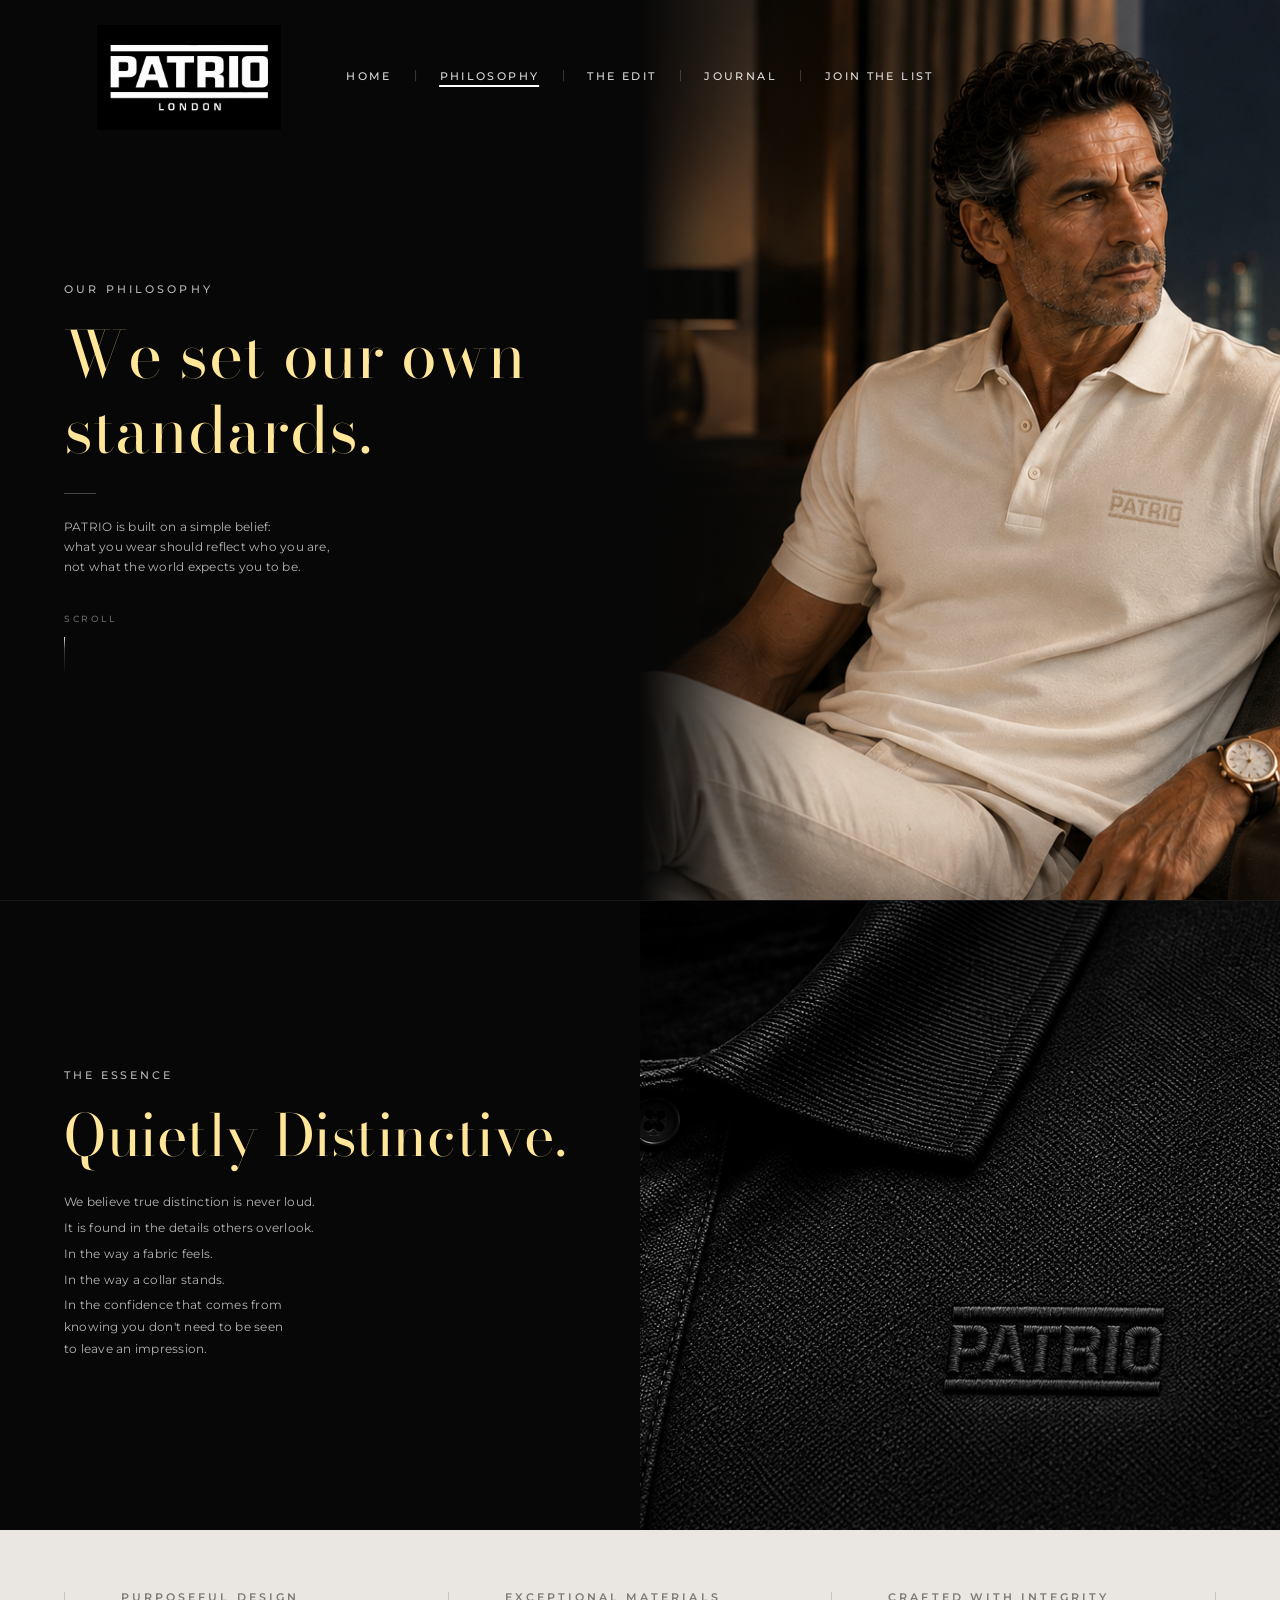
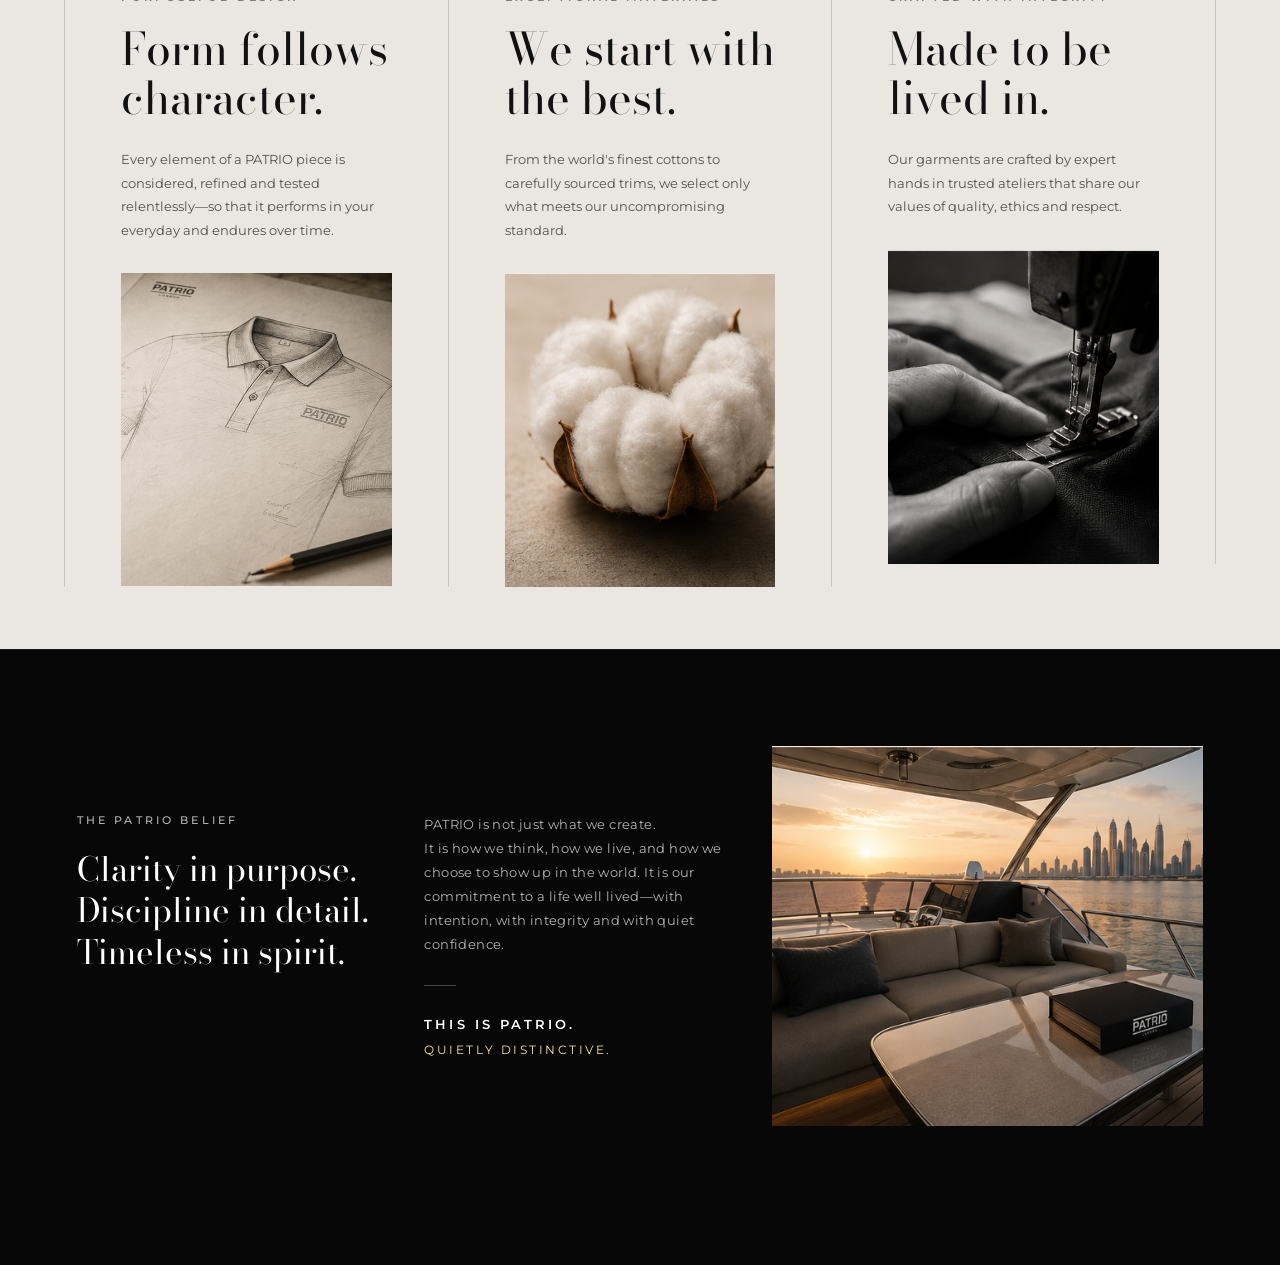
==== commit 41092bc3: "Adjusted header logo positioning" ====
--- a/philosophy.html
+++ b/philosophy.html
@@ -46,11 +46,7 @@
     <section class="section section-hero" id="philosophy-hero">
       <div class="hero-left">
         <span class="eyebrow">OUR PHILOSOPHY</span>
-        <h1 class="hero-headline">
-          <span>We don’t follow</span>
-          <span>standards.</span>
-          <span>We set our own.</span>
-        </h1>
+        <h1 class="hero-headline">We set our own standards.</h1>
         <div class="divider"></div>
         <p class="hero-description">
           PATRIO is built on a simple belief:<br>
@@ -90,7 +86,7 @@
 
       <div class="essence-right">
         <div class="image-wrapper essence-image-wrapper">
-          <img src="assets/images/01_black_polo_detail.png" alt="Patrio Craft Essence" class="editorial-image">
+          <img src="assets/images/essence.jpeg" alt="Patrio Craft Essence" class="editorial-image">
         </div>
       </div>
     </section>
--- a/assets/css/style.css
+++ b/assets/css/style.css
@@ -123,6 +123,8 @@
   display: inline-flex;
   align-items: center;
   text-decoration: none;
+  margin-left: 1.25rem;
+  margin-top: 0.35rem;
   transition: var(--transition-fast);
 }
 
@@ -410,6 +412,10 @@
   .header {
     padding: 1rem 5%;
   }
+  .logo {
+    margin-left: 0.6rem;
+    margin-top: 0.2rem;
+  }
   .logo-image {
     height: 68px;
   }
@@ -459,6 +465,11 @@
     padding: 0.85rem 5%;
   }
 
+  .logo {
+    margin-left: 0.35rem;
+    margin-top: 0.15rem;
+  }
+
   .logo-image {
     height: 54px;
   }
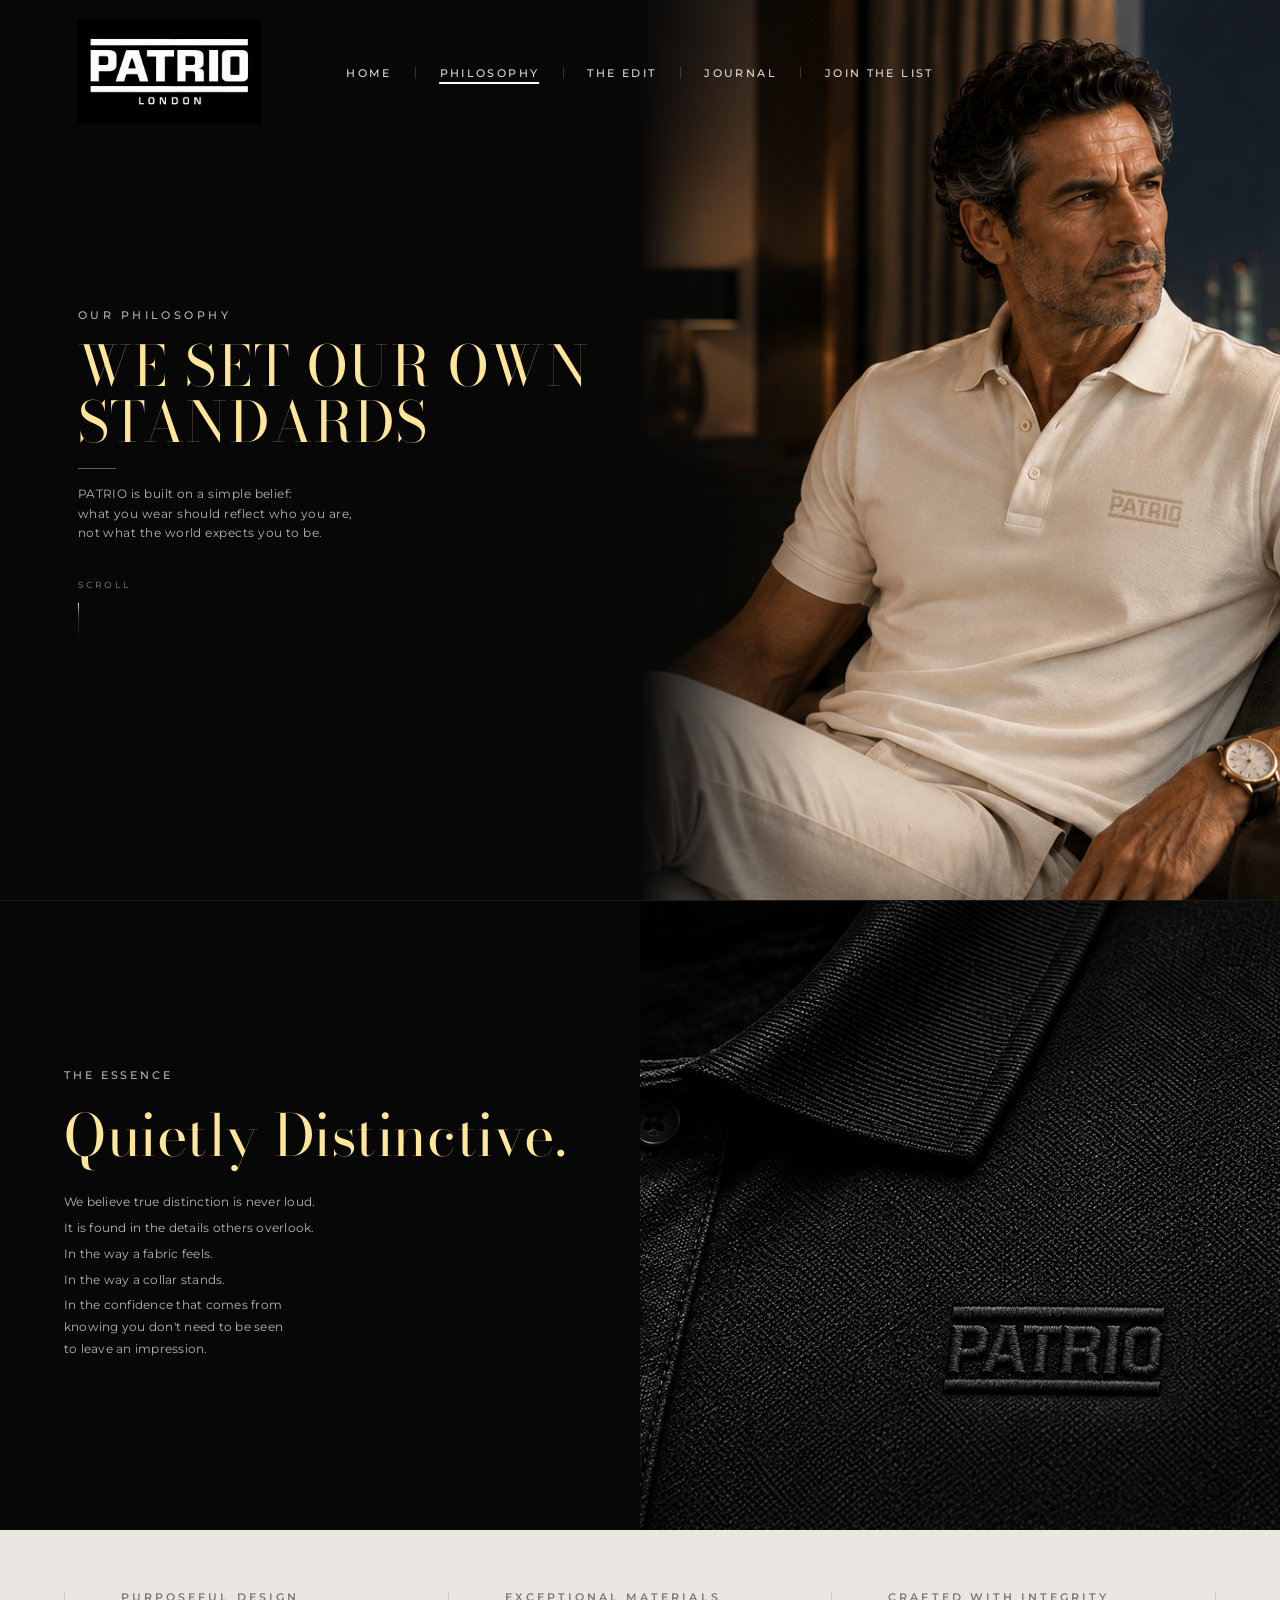
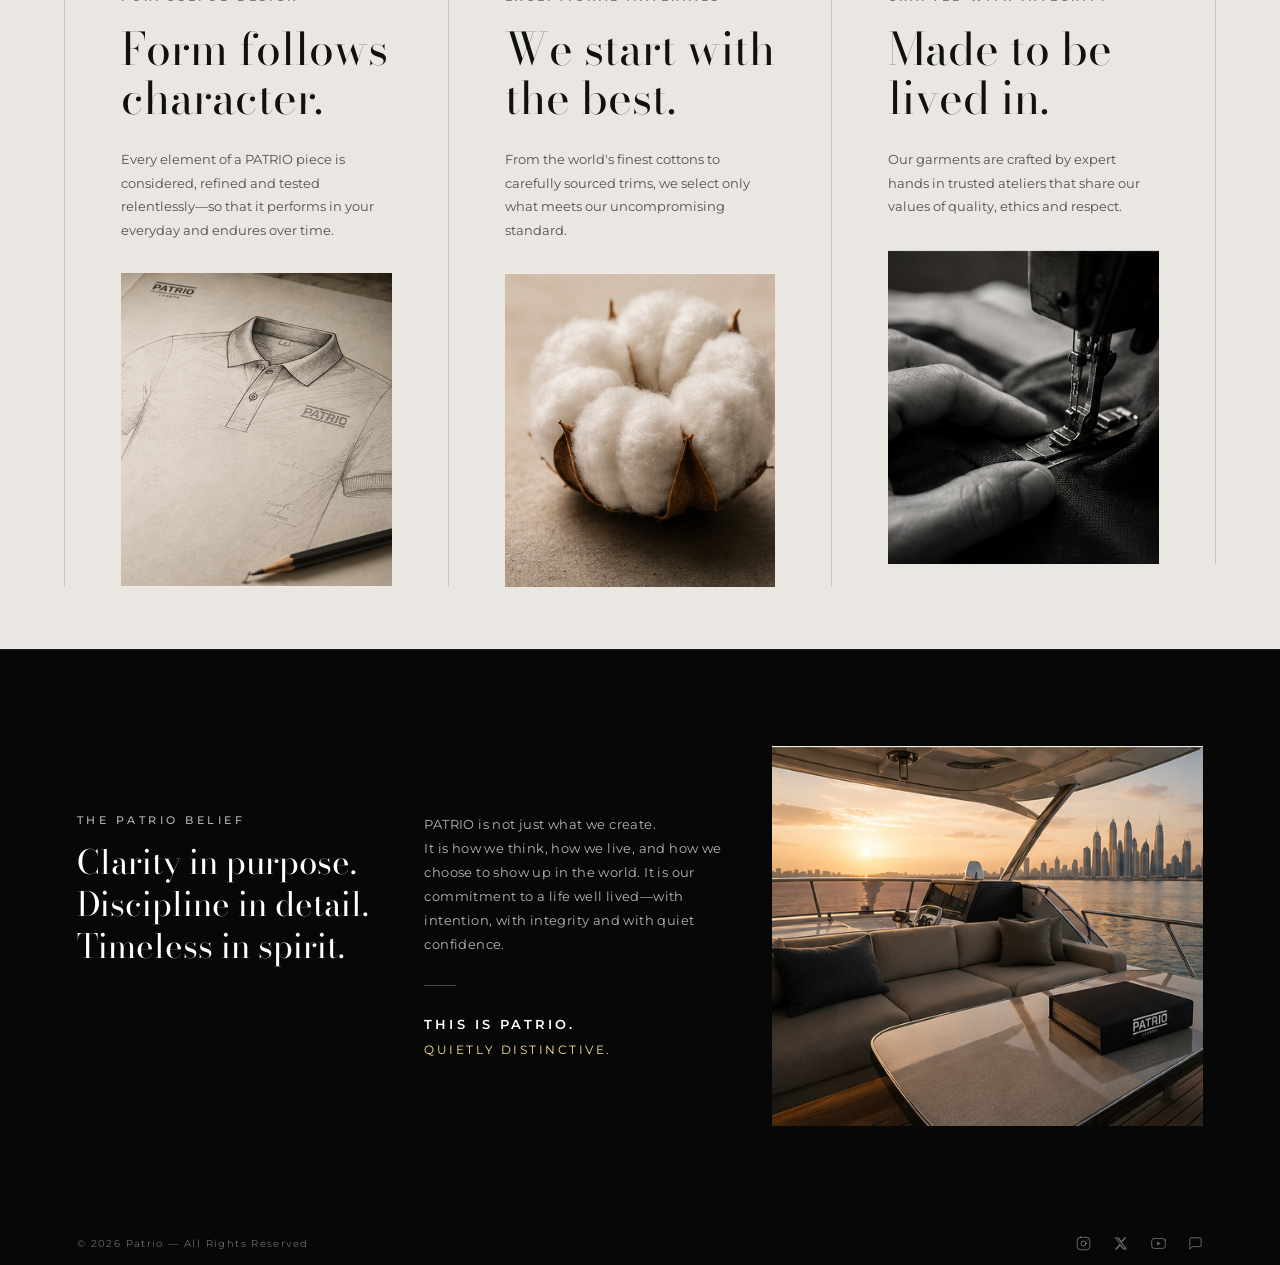
==== commit c1f78b5b: "Refined philosophy page alignment" ====
--- a/philosophy.html
+++ b/philosophy.html
@@ -44,9 +44,9 @@
          2. PHILOSOPHY HERO (Split Layout)
          ========================================================================= -->
     <section class="section section-hero" id="philosophy-hero">
-      <div class="hero-left">
+      <div class="hero-left hero-content">
         <span class="eyebrow">OUR PHILOSOPHY</span>
-        <h1 class="hero-headline">We set our own standards.</h1>
+        <h1 class="hero-headline">WE SET OUR OWN<br>STANDARDS</h1>
         <div class="divider"></div>
         <p class="hero-description">
           PATRIO is built on a simple belief:<br>
--- a/assets/css/style.css
+++ b/assets/css/style.css
@@ -123,8 +123,6 @@
   display: inline-flex;
   align-items: center;
   text-decoration: none;
-  margin-left: 1.25rem;
-  margin-top: 0.35rem;
   transition: var(--transition-fast);
 }
 
@@ -412,10 +410,6 @@
   .header {
     padding: 1rem 5%;
   }
-  .logo {
-    margin-left: 0.6rem;
-    margin-top: 0.2rem;
-  }
   .logo-image {
     height: 68px;
   }
@@ -465,11 +459,6 @@
     padding: 0.85rem 5%;
   }
 
-  .logo {
-    margin-left: 0.35rem;
-    margin-top: 0.15rem;
-  }
-
   .logo-image {
     height: 54px;
   }
--- a/assets/css/philosophy.css
+++ b/assets/css/philosophy.css
@@ -65,20 +65,20 @@
 /* Eyebrows & Dividers */
 .eyebrow {
   font-family: var(--font-sans);
-  font-size: 0.7rem;
+  font-size: clamp(0.6rem, 0.85vw, 0.88rem);
   font-weight: 500;
-  letter-spacing: 0.28em;
-  color: var(--color-text-muted);
+  letter-spacing: 0.32em;
+  color: rgba(255, 255, 255, 0.7);
   text-transform: uppercase;
-  display: block;
-  margin-bottom: 1.2rem;
+  margin-bottom: clamp(0.8rem, 1.5vh, 1.4rem);
+  display: block;
 }
 
 .divider {
-  width: 32px;
+  width: 38px;
   height: 1px;
-  background-color: rgba(255, 255, 255, 0.25);
-  margin: 1.4rem 0;
+  background-color: rgba(255, 255, 255, 0.35);
+  margin-bottom: clamp(0.8rem, 1.8vh, 1.8rem);
 }
 
 .editorial-image {
@@ -104,39 +104,44 @@
 
 .hero-left {
   height: 100%;
-  padding: 8rem 5% 4.5rem 10%;
-  max-width: 100%;
+  padding: 4rem 5% 1rem 6%;
+  max-width: clamp(400px, 48vw, 750px);
   width: 100%;
   display: flex;
   flex-direction: column;
   justify-content: center;
 }
 
+/* When hero-content class is present, defer horizontal alignment to
+   the homepage's .hero-content rules (margin-left: 6%, max-width)
+   and neutralize hero-left's own padding that would double-offset. */
+.hero-left.hero-content {
+  padding-left: 0;
+  padding-right: 0;
+  margin-left: 12.13%;  /* 10% to the left from previous 13.478% */
+  max-width: none;  /* let .hero-content's max-width take effect */
+}
+
 .hero-headline {
   font-family: 'Bodoni Moda', var(--font-serif);
   font-optical-sizing: auto;
-  font-size: clamp(3.6rem, 5.04vw, 5.22rem);
+  font-size: clamp(2.376rem, 4.356vw, 5.544rem);
   font-weight: 400;
-  line-height: 1.16;
-  letter-spacing: 0.01em;
-  color: var(--color-gold);
-  text-transform: none;
-  margin-bottom: 0.2rem;
-  width: 100%;
-}
-
-.hero-headline span {
-  display: block;
-  white-space: nowrap;
+  line-height: 1.01;
+  letter-spacing: 0.04em;
+  color: #FFE699;
+  text-transform: uppercase;
+  margin-bottom: clamp(1rem, 2vh, 1.8rem);
+  width: 100%;
 }
 
 .hero-description {
   font-family: var(--font-sans);
-  font-size: clamp(0.76rem, 0.85vw, 0.84rem);
-  line-height: 1.68;
-  letter-spacing: 0.02em;
+  font-size: clamp(0.72rem, 0.85vw, 0.9rem);
+  line-height: 1.7;
+  letter-spacing: 0.04em;
   color: var(--color-text-muted);
-  max-width: 340px;
+  max-width: 480px;
 }
 
 /* ==========================================================================
@@ -515,6 +520,11 @@
     padding: 6.5rem var(--spacing-container) 2.5rem;
     max-width: 100%;
   }
+  .hero-left.hero-content {
+    padding-left: 0;
+    padding-right: 0;
+    max-width: none;
+  }
   .hero-image-wrapper {
     min-height: 380px;
     height: 380px;
@@ -583,7 +593,7 @@
 
 @media (max-width: 640px) {
   .hero-headline {
-    font-size: 32px;
+    font-size: clamp(1.584rem, 7.92vw, 2.376rem);
   }
   .essence-headline {
     font-size: clamp(2.2rem, 9vw, 3rem);
